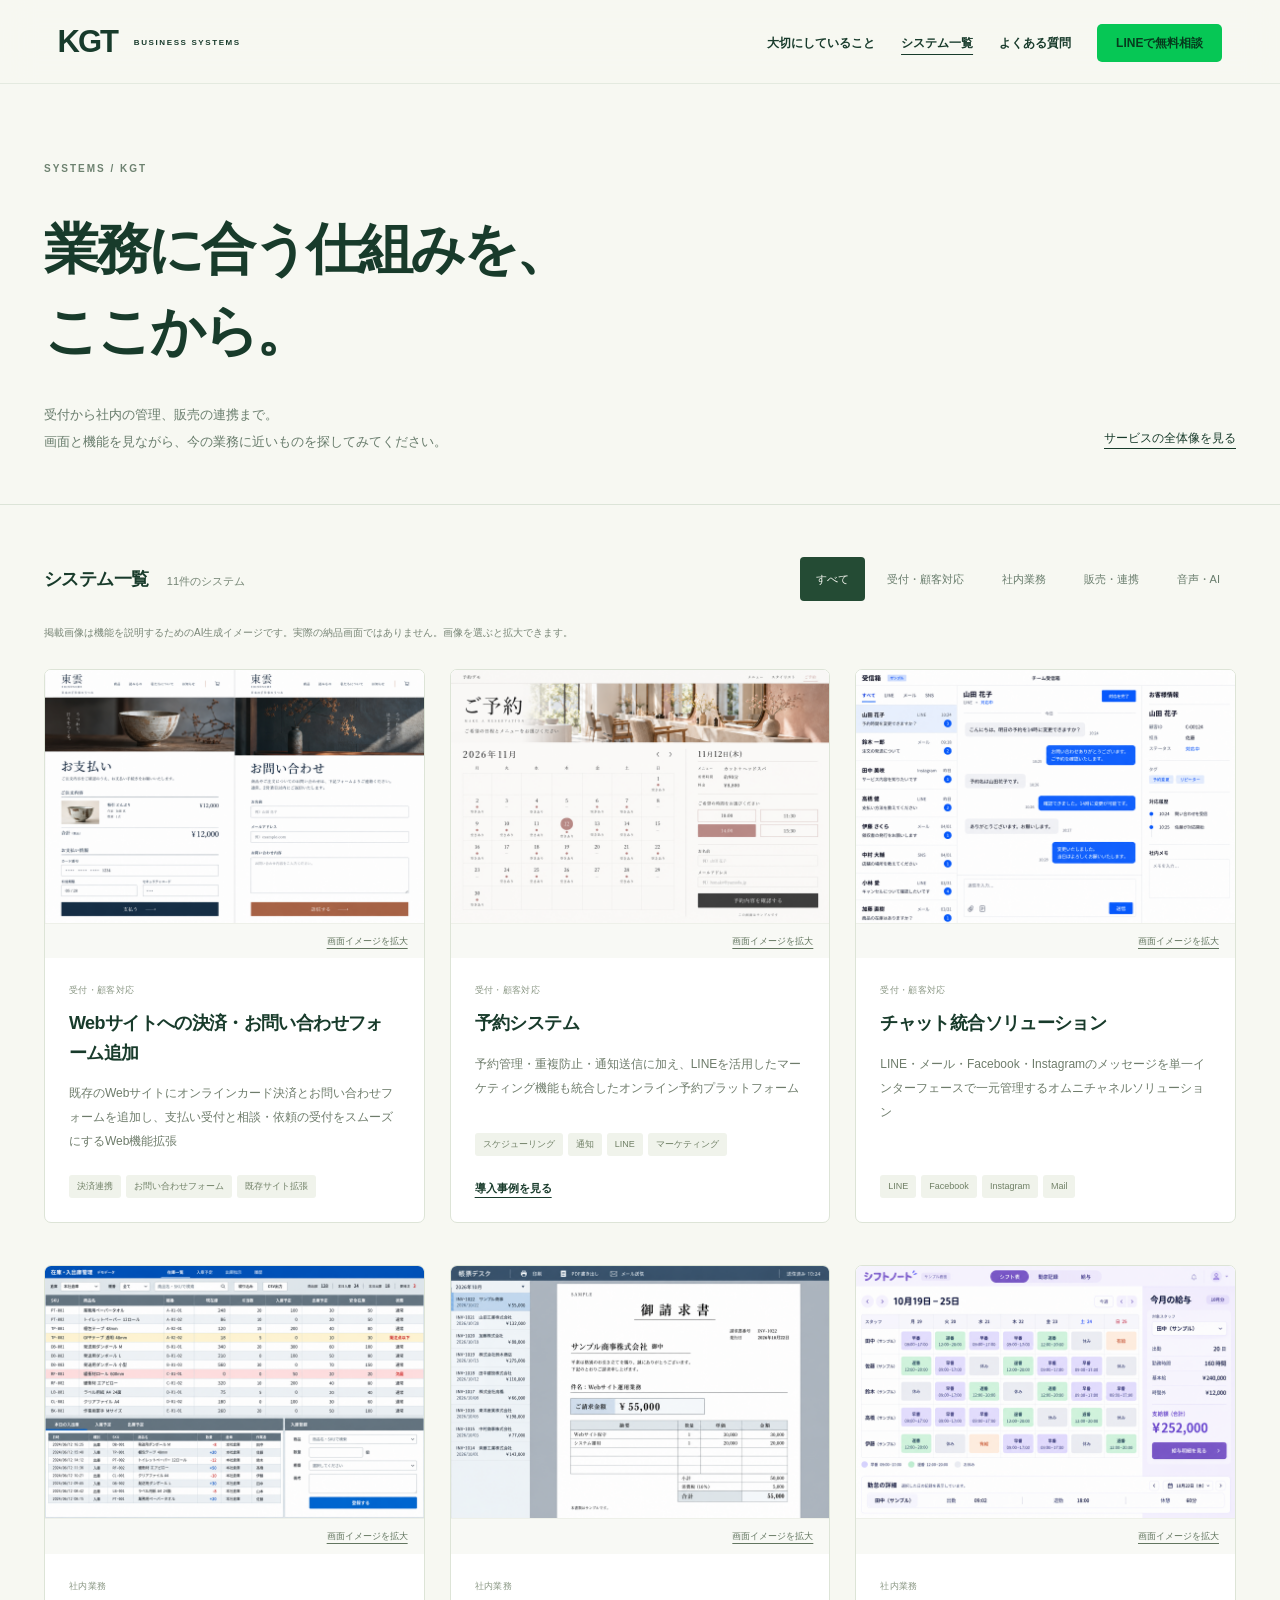
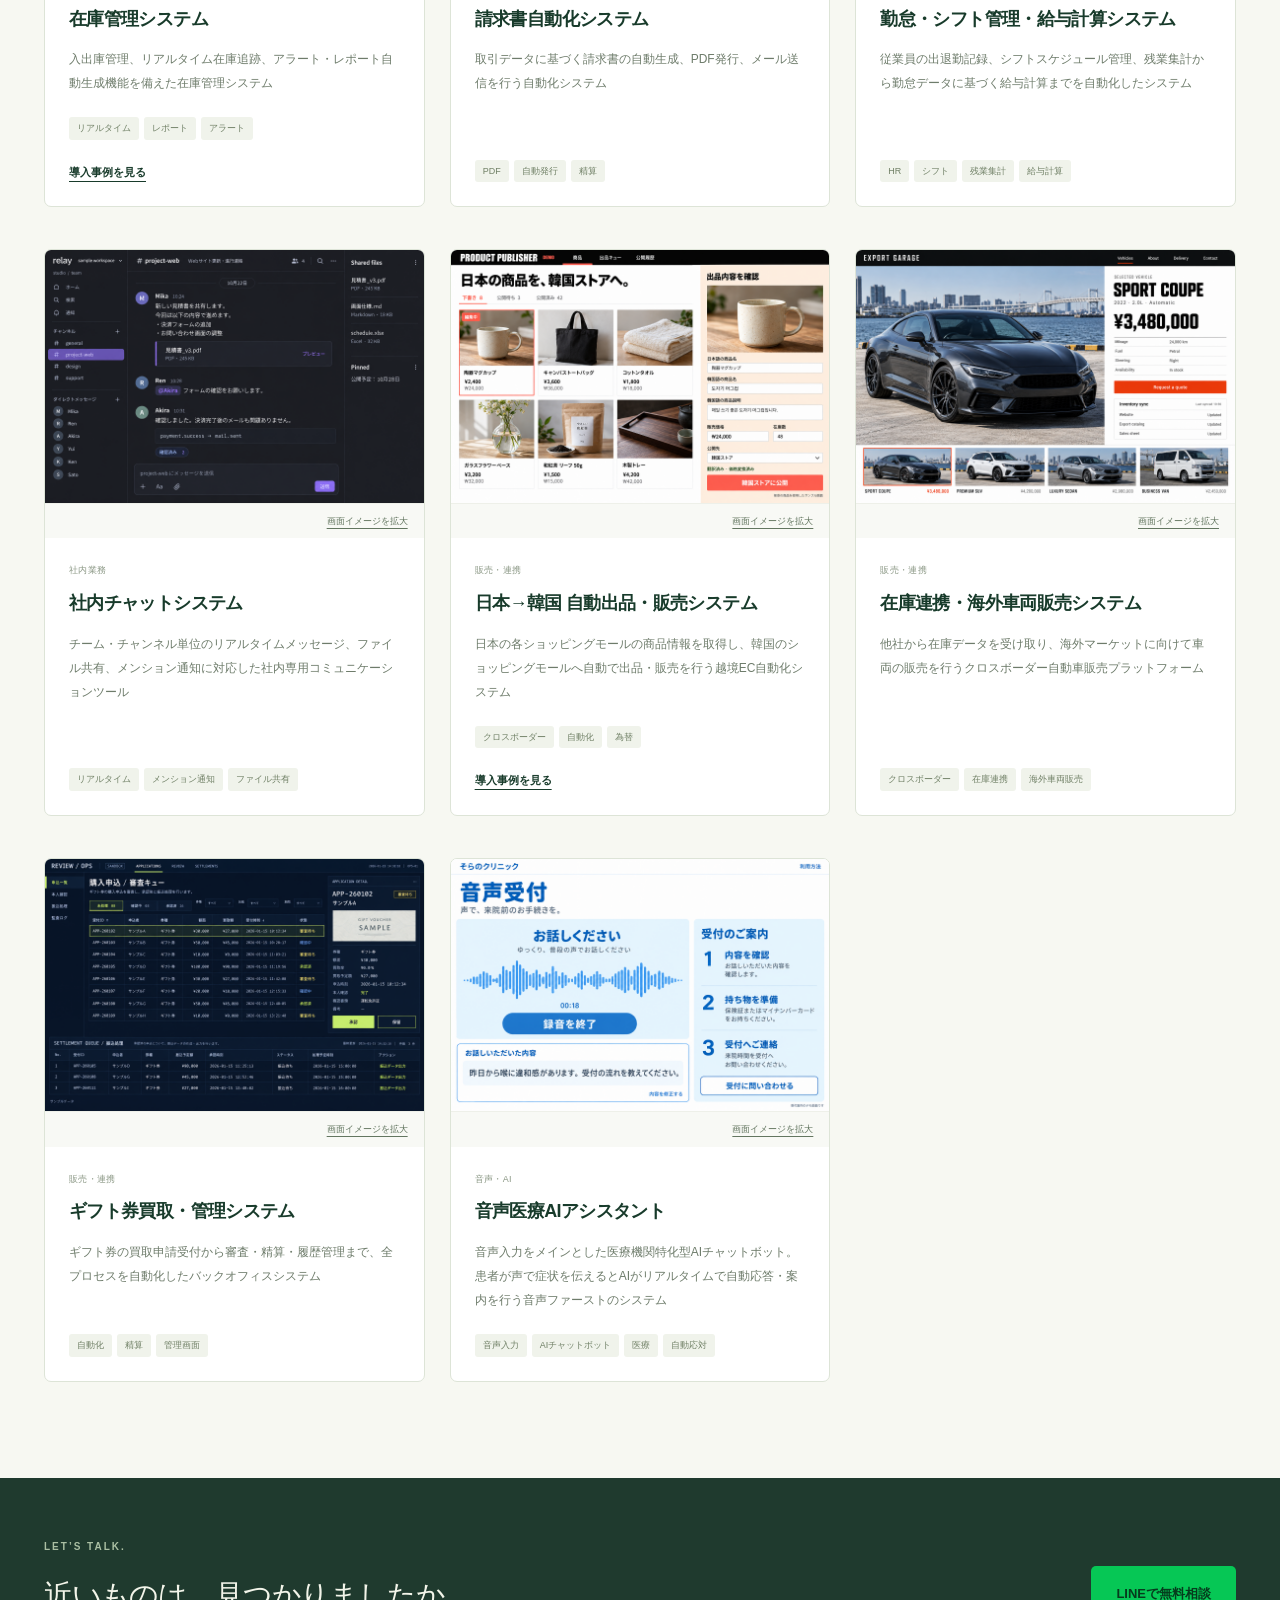
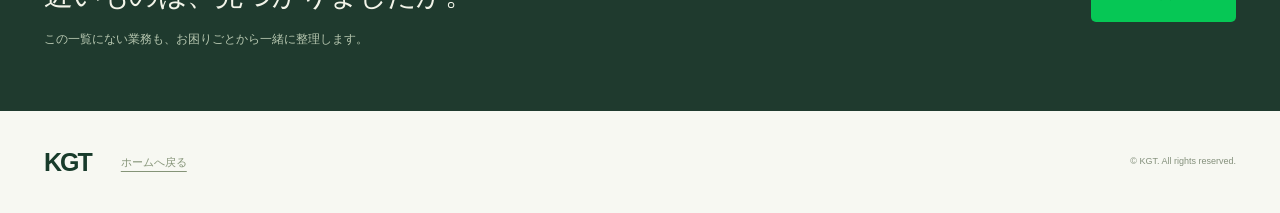
==== systems.html @ 022db5ba "Remodel service site with 3D hero and unified systems catalog Add distinct service visuals, security" ====
<!DOCTYPE html>
<html lang="ja">
<head>
  <meta charset="UTF-8">
  <meta name="viewport" content="width=device-width, initial-scale=1.0">
  <title>システム一覧｜業務に合う仕組みづくり｜KGT</title>
  <meta name="description" content="予約・在庫管理・請求書の自動化から外部サービス連携まで。KGTが手がける11のシステムを、画面イメージと機能の概要からご覧いただけます。">
  <meta name="robots" content="index, follow, max-image-preview:large">
  <link rel="canonical" href="https://www.gutae.dev/systems.html">
  <link rel="icon" href="/favicon.ico" sizes="any">
  <link rel="icon" type="image/png" sizes="32x32" href="/images/favicon-32.png">
  <link rel="apple-touch-icon" href="/images/apple-touch-icon.png">
  <meta property="og:type" content="website">
  <meta property="og:url" content="https://www.gutae.dev/systems.html">
  <meta property="og:title" content="システム一覧｜業務に合う仕組みづくり｜KGT">
  <meta property="og:description" content="予約・在庫管理・請求書の自動化など、11のシステムを画面イメージとともにご紹介します。">
  <meta property="og:image" content="https://www.gutae.dev/images/services/inventory-v2.png">
  <meta property="og:image:width" content="1536">
  <meta property="og:image:height" content="1024">
  <meta property="og:image:alt" content="在庫管理システムの説明用画面イメージ">
  <meta property="og:locale" content="ja_JP">
  <meta name="twitter:card" content="summary_large_image">
  <meta name="twitter:title" content="システム一覧｜KGT">
  <meta name="twitter:description" content="業務に合う仕組みを、画面イメージと機能から探す。">
  <meta name="twitter:image" content="https://www.gutae.dev/images/services/inventory-v2.png">
  <link rel="stylesheet" href="/service.css">
  <link rel="stylesheet" href="/mobile-contact.css">
  <link rel="stylesheet" href="/systems.css">
  <script src="/systems.js" defer></script>
</head>
<body class="catalog-page">
  <a class="catalog-skip" href="#catalog">システム一覧へ</a>
  <nav class="site-nav" aria-label="メインナビゲーション">
    <a class="logo" href="/" aria-label="KGT ホーム">KGT<span> BUSINESS SYSTEMS</span></a>
    <div class="nav-right">
      <ul>
        <li><a href="/#about">大切にしていること</a></li>
        <li><a href="/systems.html" aria-current="page">システム一覧</a></li>
        <li><a href="/#faq">よくある質問</a></li>
        <li><a href="https://lin.ee/QPi1J5m" target="_blank" rel="noopener">LINEで無料相談</a></li>
      </ul>
    </div>
  </nav>

  <main>
    <header class="catalog-hero">
      <div class="catalog-hero-inner">
        <p class="catalog-eyebrow">SYSTEMS / KGT</p>
        <h1>業務に合う仕組みを、<br>ここから。</h1>
        <div class="catalog-hero-bottom">
          <p>受付から社内の管理、販売の連携まで。<br>画面と機能を見ながら、今の業務に近いものを探してみてください。</p>
          <a class="text-link" href="/">サービスの全体像を見る</a>
        </div>
      </div>
    </header>

    <section class="catalog-section" id="catalog" aria-labelledby="catalogHeading">
      <div class="catalog-toolbar">
        <div class="catalog-summary">
          <h2 id="catalogHeading">システム一覧</h2>
          <span id="catalogCount" role="status" aria-live="polite">11件のシステム</span>
        </div>
        <div class="catalog-filters" role="group" aria-label="業務から絞り込む" hidden>
          <button type="button" data-filter="all" aria-pressed="true">すべて</button>
          <button type="button" data-filter="customer" aria-pressed="false">受付・顧客対応</button>
          <button type="button" data-filter="operations" aria-pressed="false">社内業務</button>
          <button type="button" data-filter="sales" aria-pressed="false">販売・連携</button>
          <button type="button" data-filter="voice" aria-pressed="false">音声・AI</button>
        </div>
      </div>
      <p class="catalog-disclosure">掲載画像は機能を説明するためのAI生成イメージです。実際の納品画面ではありません。画像を選ぶと拡大できます。</p>
      <div class="catalog-grid">
        <article class="card service-card" id="payment" data-category="customer"><button class="service-image" type="button" data-service="payment" aria-label="Webサイトに追加したカード決済とお問い合わせフォームの画面例を拡大"><img src="/images/services/payment-v2.png" alt="Webサイトに追加したカード決済とお問い合わせフォームの画面例" width="1536" height="1024" loading="lazy"><span>画面イメージを拡大</span></button>
          <div class="service-details"><p class="catalog-card-category">受付・顧客対応</p><h2 class="card-title">Webサイトへの決済・お問い合わせフォーム追加</h2><p class="card-desc">既存のWebサイトにオンラインカード決済とお問い合わせフォームを追加し、支払い受付と相談・依頼の受付をスムーズにするWeb機能拡張</p><div class="card-tags"><span class="tag">決済連携</span><span class="tag">お問い合わせフォーム</span><span class="tag">既存サイト拡張</span></div></div></article>
        <article class="card service-card" id="reservation" data-category="customer"><button class="service-image" type="button" data-service="reservation" aria-label="予約カレンダーと予約確認画面の例を拡大"><img src="/images/services/reservation-v2.png" alt="予約カレンダーと予約確認画面の例" width="1536" height="1024" loading="lazy"><span>画面イメージを拡大</span></button>
          <div class="service-details"><p class="catalog-card-category">受付・顧客対応</p><h2 class="card-title">予約システム</h2><p class="card-desc">予約管理・重複防止・通知送信に加え、LINEを活用したマーケティング機能も統合したオンライン予約プラットフォーム</p><div class="card-tags"><span class="tag">スケジューリング</span><span class="tag">通知</span><span class="tag">LINE</span><span class="tag">マーケティング</span></div><a class="case-link" href="/cases/line-reservation.html">導入事例を見る</a></div></article>
        <article class="card service-card" id="messages" data-category="customer"><button class="service-image" type="button" data-service="messages" aria-label="複数チャネルの受信箱と顧客との会話画面例を拡大"><img src="/images/services/messages-v2.png" alt="複数チャネルの受信箱と顧客との会話画面例" width="1536" height="1024" loading="lazy"><span>画面イメージを拡大</span></button>
          <div class="service-details"><p class="catalog-card-category">受付・顧客対応</p><h2 class="card-title">チャット統合ソリューション</h2><p class="card-desc">LINE・メール・Facebook・Instagramのメッセージを単一インターフェースで一元管理するオムニチャネルソリューション</p><div class="card-tags"><span class="tag">LINE</span><span class="tag">Facebook</span><span class="tag">Instagram</span><span class="tag">Mail</span></div></div></article>
        <article class="card service-card" id="inventory" data-category="operations"><button class="service-image" type="button" data-service="inventory" aria-label="在庫一覧・入出庫記録・在庫アラートの画面例を拡大"><img src="/images/services/inventory-v2.png" alt="在庫一覧・入出庫記録・在庫アラートの画面例" width="1536" height="1024" loading="lazy"><span>画面イメージを拡大</span></button>
          <div class="service-details"><p class="catalog-card-category">社内業務</p><h2 class="card-title">在庫管理システム</h2><p class="card-desc">入出庫管理、リアルタイム在庫追跡、アラート・レポート自動生成機能を備えた在庫管理システム</p><div class="card-tags"><span class="tag">リアルタイム</span><span class="tag">レポート</span><span class="tag">アラート</span></div><a class="case-link" href="/cases/inventory-management.html">導入事例を見る</a></div></article>
        <article class="card service-card" id="invoice" data-category="operations"><button class="service-image" type="button" data-service="invoice" aria-label="請求書のPDFプレビューとメール送信管理の画面例を拡大"><img src="/images/services/invoice-v2.png" alt="請求書のPDFプレビューとメール送信管理の画面例" width="1536" height="1024" loading="lazy"><span>画面イメージを拡大</span></button>
          <div class="service-details"><p class="catalog-card-category">社内業務</p><h2 class="card-title">請求書自動化システム</h2><p class="card-desc">取引データに基づく請求書の自動生成、PDF発行、メール送信を行う自動化システム</p><div class="card-tags"><span class="tag">PDF</span><span class="tag">自動発行</span><span class="tag">精算</span></div></div></article>
        <article class="card service-card" id="attendance" data-category="operations"><button class="service-image" type="button" data-service="attendance" aria-label="勤怠・シフト表と給与計算の画面例を拡大"><img src="/images/services/attendance-v2.png" alt="勤怠・シフト表と給与計算の画面例" width="1536" height="1024" loading="lazy"><span>画面イメージを拡大</span></button>
          <div class="service-details"><p class="catalog-card-category">社内業務</p><h2 class="card-title">勤怠・シフト管理・給与計算システム</h2><p class="card-desc">従業員の出退勤記録、シフトスケジュール管理、残業集計から勤怠データに基づく給与計算までを自動化したシステム</p><div class="card-tags"><span class="tag">HR</span><span class="tag">シフト</span><span class="tag">残業集計</span><span class="tag">給与計算</span></div></div></article>
        <article class="card service-card" id="team" data-category="operations"><button class="service-image" type="button" data-service="team" aria-label="チームのチャット・チャンネル・ファイル共有画面例を拡大"><img src="/images/services/team-v2.png" alt="チームのチャット・チャンネル・ファイル共有画面例" width="1536" height="1024" loading="lazy"><span>画面イメージを拡大</span></button>
          <div class="service-details"><p class="catalog-card-category">社内業務</p><h2 class="card-title">社内チャットシステム</h2><p class="card-desc">チーム・チャンネル単位のリアルタイムメッセージ、ファイル共有、メンション通知に対応した社内専用コミュニケーションツール</p><div class="card-tags"><span class="tag">リアルタイム</span><span class="tag">メンション通知</span><span class="tag">ファイル共有</span></div></div></article>
        <article class="card service-card" id="commerce" data-category="sales"><button class="service-image" type="button" data-service="commerce" aria-label="日本の商品情報と韓国向け自動出品の管理画面例を拡大"><img src="/images/services/commerce-v2.png" alt="日本の商品情報と韓国向け自動出品の管理画面例" width="1536" height="1024" loading="lazy"><span>画面イメージを拡大</span></button>
          <div class="service-details"><p class="catalog-card-category">販売・連携</p><h2 class="card-title">日本→韓国 自動出品・販売システム</h2><p class="card-desc">日本の各ショッピングモールの商品情報を取得し、韓国のショッピングモールへ自動で出品・販売を行う越境EC自動化システム</p><div class="card-tags"><span class="tag">クロスボーダー</span><span class="tag">自動化</span><span class="tag">為替</span></div><a class="case-link" href="/cases/cross-border-ecommerce.html">導入事例を見る</a></div></article>
        <article class="card service-card" id="vehicles" data-category="sales"><button class="service-image" type="button" data-service="vehicles" aria-label="車両一覧と在庫同期・海外販売の画面例を拡大"><img src="/images/services/vehicles-v2.png" alt="車両一覧と在庫同期・海外販売の画面例" width="1536" height="1024" loading="lazy"><span>画面イメージを拡大</span></button>
          <div class="service-details"><p class="catalog-card-category">販売・連携</p><h2 class="card-title">在庫連携・海外車両販売システム</h2><p class="card-desc">他社から在庫データを受け取り、海外マーケットに向けて車両の販売を行うクロスボーダー自動車販売プラットフォーム</p><div class="card-tags"><span class="tag">クロスボーダー</span><span class="tag">在庫連携</span><span class="tag">海外車両販売</span></div></div></article>
        <article class="card service-card" id="voucher" data-category="sales"><button class="service-image" type="button" data-service="voucher" aria-label="ギフト券の申請審査と精算管理の画面例を拡大"><img src="/images/services/voucher-v2.png" alt="ギフト券の申請審査と精算管理の画面例" width="1536" height="1024" loading="lazy"><span>画面イメージを拡大</span></button>
          <div class="service-details"><p class="catalog-card-category">販売・連携</p><h2 class="card-title">ギフト券買取・管理システム</h2><p class="card-desc">ギフト券の買取申請受付から審査・精算・履歴管理まで、全プロセスを自動化したバックオフィスシステム</p><div class="card-tags"><span class="tag">自動化</span><span class="tag">精算</span><span class="tag">管理画面</span></div></div></article>
        <article class="card service-card" id="voice" data-category="voice"><button class="service-image" type="button" data-service="voice" aria-label="音声入力・文字起こし・受付案内の画面例を拡大"><img src="/images/services/voice-v2.png" alt="音声入力・文字起こし・受付案内の画面例" width="1536" height="1024" loading="lazy"><span>画面イメージを拡大</span></button>
          <div class="service-details"><p class="catalog-card-category">音声・AI</p><h2 class="card-title">音声医療AIアシスタント</h2><p class="card-desc">音声入力をメインとした医療機関特化型AIチャットボット。患者が声で症状を伝えるとAIがリアルタイムで自動応答・案内を行う音声ファーストのシステム</p><div class="card-tags"><span class="tag">音声入力</span><span class="tag">AIチャットボット</span><span class="tag">医療</span><span class="tag">自動応対</span></div></div></article>
      </div>
    </section>

    <section class="catalog-contact" aria-labelledby="catalogContactTitle">
      <div class="catalog-contact-inner">
        <div>
          <p class="catalog-eyebrow">LET’S TALK.</p>
          <h2 id="catalogContactTitle">近いものは、見つかりましたか。</h2>
          <p>この一覧にない業務も、お困りごとから一緒に整理します。</p>
        </div>
        <a class="button" href="https://lin.ee/QPi1J5m" target="_blank" rel="noopener">LINEで無料相談</a>
      </div>
    </section>
  </main>

  <footer class="catalog-footer">
    <a class="logo" href="/" aria-label="KGT ホーム">KGT</a>
    <a href="/">ホームへ戻る</a>
    <p>© KGT. All rights reserved.</p>
  </footer>

  <dialog id="imagePreview" aria-labelledby="imagePreviewTitle" aria-describedby="imagePreviewNote">
    <div class="image-preview-top">
      <h2 id="imagePreviewTitle">画面イメージ</h2>
      <button type="button" id="imagePreviewClose">閉じる</button>
    </div>
    <div class="image-preview-canvas"><img id="imagePreviewImage" alt="" width="1536" height="1024"></div>
    <p id="imagePreviewNote">機能を説明するためのAI生成イメージです。実際の納品画面ではありません。</p>
    <a id="imagePreviewOriginal" href="/images/services/inventory-v2.png" target="_blank" rel="noopener">元のサイズで開く</a>
  </dialog>

  <aside class="mobile-line-cta" aria-label="LINE相談">
    <a href="https://lin.ee/QPi1J5m" target="_blank" rel="noopener"><span>LINEで無料相談</span></a>
  </aside>
</body>
</html>
---- service.css ----
:root {
  --bg:#f7f8f2; --paper:#fff; --ink:#183b2b; --muted:#6a7b6f;
  --line:#dce4d8; --sage:#e7eee1; --green:#265d40; --line-green:#06c755;
  --ease:cubic-bezier(.22,1,.36,1);
}
*,*::before,*::after{box-sizing:border-box;margin:0;padding:0}
html{scroll-behavior:smooth;scroll-padding-top:110px}
body{background:var(--bg);color:var(--ink);font-family:-apple-system,BlinkMacSystemFont,'Hiragino Sans','Noto Sans JP',sans-serif;line-height:1.85;-webkit-font-smoothing:antialiased}
a{color:inherit}button{font:inherit;cursor:pointer}button,a{-webkit-tap-highlight-color:transparent}button:focus-visible,a:focus-visible{outline:3px solid #b47c48;outline-offset:5px}img{max-width:100%}button{color:inherit}.divider{display:none}
.site-nav{height:84px;display:flex;align-items:center;justify-content:space-between;gap:24px;padding:0 max(4.5vw,24px);position:sticky;top:0;z-index:20;background:#f7f8f2ed;backdrop-filter:blur(16px);border-bottom:1px solid #dce4d8aa}
.logo{text-decoration:none;font-size:31px;font-weight:850;letter-spacing:-2px;white-space:nowrap}.logo span{font-size:8px;letter-spacing:1.6px;font-weight:600;vertical-align:middle;margin-left:13px}.nav-right,.site-nav ul{display:flex;align-items:center;gap:26px}.site-nav ul{list-style:none}.site-nav ul a{font-size:12px;font-weight:600;text-decoration:none}.site-nav ul a:hover{color:#5d8c65}.site-nav ul li:last-child a{background:var(--line-green);color:#063b1d;padding:12px 19px;border-radius:5px}.site-nav ul li:last-child a:hover{background:#05b24c}
section{max-width:1240px;padding:90px 44px;margin:auto}.section-tag{font-size:10px;letter-spacing:2px;font-weight:650;color:#6b8866;margin-bottom:19px}.section-title{font-size:clamp(27px,3.1vw,43px);line-height:1.6;letter-spacing:-.045em;font-weight:700;text-wrap:balance}.section-desc{font-size:13px;line-height:2.1;color:var(--muted);margin-top:20px}.text-link{font-size:12px;text-underline-offset:6px;text-decoration-thickness:1px}.button,.contact-btn{display:inline-flex;align-items:center;justify-content:center;text-decoration:none;border-radius:5px;font-size:13px;font-weight:750;padding:16px 25px;background:var(--line-green);color:#063b1d;transition:background .2s,transform .2s,box-shadow .2s}.button:hover,.contact-btn:hover{background:#05b24c;transform:translateY(-2px);box-shadow:0 8px 24px #06c75522}
/* The opening scene: copy, workspace and a purposeful change of view. */
.hero{max-width:none;padding:0;position:relative;overflow:hidden;background:radial-gradient(ellipse at 77% 45%,#e7eddf 0%,transparent 58%)}.hero-inner{max-width:1430px;margin:auto;padding:75px 5.5% 65px;display:grid;grid-template-columns:.9fr 1.15fr;gap:58px;align-items:center}.hero-copy{position:relative;z-index:2}.hero-eyebrow{font-size:9px;letter-spacing:2.1px;color:#7b9275;margin-bottom:24px}.hero-badge{font-size:10px;letter-spacing:.03em;margin-bottom:20px;color:#587359}.hero h1{font-size:clamp(38px,4.45vw,66px);line-height:1.4;font-weight:750;letter-spacing:-.065em;margin-bottom:28px}.hero h1 span{color:#4e7b50;position:relative}.hero-title-break{display:block}.hero-description{font-size:13px;line-height:2.2;color:#677b69}.hero-actions{display:flex;gap:26px;align-items:center;margin-top:30px}.hero-assurance{font-size:9px;color:#7b8d7c;margin-top:15px}.hero-product{min-width:0;padding-top:25px}.hero-stage{position:relative;padding:22px 24px 24px;background:#e1e9d8;border:1px solid #d3dfc9;border-radius:15px;box-shadow:0 28px 70px #2345310a;isolation:isolate}.hero-stage::before{content:'';position:absolute;inset:0;border-radius:inherit;z-index:-1;background-image:linear-gradient(#829c7110 1px,transparent 1px),linear-gradient(90deg,#829c7110 1px,transparent 1px);background-size:30px 30px}.stage-label{display:flex;justify-content:space-between;font-size:8px;letter-spacing:1.4px;color:#688060;margin-bottom:19px}.stage-version{font-variant-numeric:tabular-nums}.hero-frame{border:6px solid #fff;border-radius:8px;overflow:hidden;background:#fff;box-shadow:0 18px 34px #28482b20;transform:translate3d(var(--pointer-x,0px),var(--pointer-y,0px),0) rotate(-1.8deg);transition:transform .65s var(--ease)}.hero-frame img{width:100%;display:block;aspect-ratio:1.5;object-fit:contain;transition:opacity .2s,filter .2s}.hero-stage.is-changing .hero-frame img{opacity:.28;filter:blur(2px)}.hero-note{background:#fffef8;border:1px solid #e4e5d7;box-shadow:0 8px 28px #28482b10;position:relative;width:75%;padding:16px 20px;margin:-18px 0 0 -42px;z-index:2;transform:rotate(1.5deg)}.hero-note-kicker{display:block;font-size:7px;letter-spacing:1.6px;color:#88947b;margin-bottom:6px}.hero-note strong{font-size:13px;font-weight:650;white-space:nowrap}.note-track{height:2px;background:#e4e9dc;margin-top:12px;overflow:hidden}.note-track i{display:block;width:80%;height:100%;background:#7e9e6e;transform-origin:left;transform:scaleX(1)}.stage-caption{display:flex;justify-content:space-between;gap:15px;font-size:9px;color:#6d8165;margin-top:20px}.stage-caption>span:last-child{font-size:8px;opacity:.8}.hero-tabs{display:flex;gap:6px;margin-top:24px;justify-content:center;flex-wrap:wrap}.hero-tab{font-size:10px;padding:9px 14px;background:transparent;border:1px solid transparent;border-radius:30px;color:#70836a;transition:all .2s}.hero-tab:hover{border-color:#b9c7af}.hero-tab.active{background:#28563b;color:#fff;box-shadow:0 5px 15px #28563b12}.hero-switch-hint{font-size:9px;color:#7f8f77;text-align:center;margin-top:10px}.hero-bottom{display:flex;align-items:center;justify-content:space-between;max-width:1272px;margin:auto;padding:0 30px 28px}.hero-bottom-word{font-size:8px;letter-spacing:2px;color:#94a38b}.scroll-cue{display:flex;align-items:center;gap:14px;text-decoration:none;font-size:8px;letter-spacing:1.7px;color:#6b8064}.scroll-cue span{position:relative;display:block;width:60px;height:1px;background:#c3cebb;overflow:hidden}.scroll-cue span:after{content:'';display:block;width:40%;height:1px;background:#5d8357;animation:scrollLine 3s var(--ease) infinite}.trust-strip{display:flex;justify-content:center;gap:45px;align-items:center;padding:26px 5%;border-block:1px solid var(--line);font-size:10px;background:#f0f3e9}.trust-strip>span{color:#819078}.trust-strip strong{font-weight:600}
/* A change in rhythm shows the problem and the direction of improvement. */
.connection-section{display:grid;grid-template-columns:.9fr 1.1fr;gap:80px;padding-top:110px;padding-bottom:110px;align-items:center}.connection-copy .section-title{font-size:clamp(26px,3vw,39px)}.connection-copy .text-link{display:inline-block;margin-top:25px}.connection-demo{position:relative;display:grid;grid-template-columns:1fr 1fr;gap:16px;padding-bottom:35px}.connection-side{border:1px solid var(--line);border-radius:8px;padding:25px 22px}.connection-label{font-size:9px;letter-spacing:1.8px}.connection-side>p{font-size:11px;margin:16px 0 20px;min-height:42px;line-height:1.8}.connection-side>div{padding:12px 0;border-top:1px solid #b6c5aa55;font-size:11px}.before{background:#f0f1e9;color:#8f9888}.after{background:#244b34;color:#edf2df;box-shadow:0 16px 35px #244b3412}.after .connection-label{color:#b9d1a5}.after>div{border-color:#b6c5aa33}.connection-line{position:absolute;height:2px;left:15px;right:15px;bottom:27px;background:#a3b88c;transform-origin:left;transition:transform 1.3s var(--ease) .25s}.demo-footnote{position:absolute;bottom:0;left:0;font-size:8px;color:#8a9780}
/* Four service stories, each with a lead scene and related capabilities. */
.solutions{max-width:1320px;padding-top:20px}.solutions-intro{display:flex;gap:60px;align-items:flex-end;justify-content:space-between;margin-bottom:35px}.solutions-intro .section-desc{max-width:420px;padding-bottom:4px}.solutions-intro .section-title{font-size:clamp(28px,3vw,42px)}.chapter-nav{display:grid;grid-template-columns:repeat(4,1fr);gap:20px;padding:0;margin:0 0 75px;position:static;border:0;background:none;height:auto}.chapter-nav a{display:flex;align-items:center;gap:12px;padding:18px 0;border-block:1px solid var(--line);text-decoration:none;font-size:11px;color:#61775b}.chapter-nav a>span:first-child{font-size:9px;letter-spacing:1px;color:#8e9d84}.chapter-nav a:hover{border-bottom-color:#426c3c;color:var(--ink)}.story-chapter{padding:0 0 90px;margin-bottom:20px;max-width:none}.chapter-heading{display:grid;grid-template-columns:180px 1fr;gap:30px;align-items:start;margin-bottom:30px}.chapter-index{display:flex;flex-direction:column;gap:9px;padding-top:8px}.chapter-index>span:first-child{font-size:52px;line-height:1.1;letter-spacing:-3px;color:#c1cdb5;transition:color .65s}.chapter-index>span:last-child{font-size:8px;letter-spacing:1.5px;color:#8b9a80}.story-chapter.is-active .chapter-index>span:first-child{color:#6d8d59}.chapter-heading h2{font-size:clamp(27px,3vw,38px);line-height:1.55;letter-spacing:-.045em}.chapter-heading p{font-size:12px;color:var(--muted);margin-top:15px;line-height:2}.service-card{border:1px solid var(--line);border-radius:12px;background:#fff;overflow:hidden}.service-image{width:100%;display:block;border:0;background:#eef2e9;padding:0;text-align:left;overflow:hidden}.service-image img{width:100%;height:auto;aspect-ratio:1.5;object-fit:contain;display:block;transition:transform .8s var(--ease)}.service-image:hover img{transform:scale(1.035)}.service-image>span{display:block;padding:9px 16px;font-size:9px;background:#f1f4ec;color:#5c7a51;text-align:right;text-decoration:underline;text-underline-offset:4px}.featured{display:grid;grid-template-columns:1.4fr 1fr;align-items:stretch}.service-details{padding:28px}.featured .service-details{display:flex;flex-direction:column;justify-content:center;padding:40px}.card-title{font-size:17px;line-height:1.7;font-weight:700;letter-spacing:-.02em;margin-bottom:14px}.featured .card-title{font-size:25px;line-height:1.6;letter-spacing:-.04em}.card-desc{font-size:12px;line-height:2;color:var(--muted)}.card-tags{display:flex;flex-wrap:wrap;gap:6px;margin-top:22px}.tag{display:inline-block;font-size:9px;padding:3px 8px;background:#eef3e8;border-radius:3px;color:#647b59}.case-link{display:inline-block;margin-top:25px;font-size:11px;font-weight:650;text-underline-offset:5px}.chapter-supports{display:grid;grid-template-columns:repeat(2,1fr);gap:24px;margin-top:24px}.chapter-2{padding:38px;margin-inline:-18px;background:#eaf0e3;border-radius:15px;margin-bottom:90px}.chapter-2 .featured{grid-template-columns:1fr 1.4fr}.chapter-2 .featured .service-image{order:2}.chapter-2 .chapter-supports{grid-template-columns:repeat(3,1fr);gap:18px}.chapter-2 .supporting .service-details{padding:23px}.chapter-2 .supporting .card-title{font-size:14px}.chapter-2 .supporting .card-desc{font-size:11px}.chapter-4{padding-bottom:25px}.chapter-4 .featured{background:#244b34;color:#f2f5e9;border-color:#244b34;grid-template-columns:1.5fr 1fr}.chapter-4 .featured .card-desc{color:#c1d0b5}.chapter-4 .tag{background:#ffffff10;color:#d4e0c7}.screen-disclosure{text-align:center;font-size:9px;color:#8b9b80;margin-top:15px;line-height:1.9}
/* A single partner and a deliberately paced process. */
.process-section{max-width:none;padding:85px max(5.5vw,30px);background:#e8eee0;display:grid;grid-template-columns:1fr 1fr;gap:100px}.process-heading{max-width:480px;justify-self:end}.process-heading .text-link{display:inline-block;margin-top:30px}.process-list{max-width:480px}.process-step{display:flex;gap:24px;position:relative;padding:0 0 40px 26px;border-left:1px solid #bfceb2}.process-step:last-child{padding-bottom:0}.process-step:before{content:'';position:absolute;left:-1px;top:0;width:2px;height:0;background:#5d7b4f;transition:height 1s var(--ease)}.process-step.is-active:before{height:100%}.process-number{font-size:12px;color:#95a389;transition:color .5s}.process-step.is-active .process-number{color:#38602f}.process-step h3{font-size:18px;margin-bottom:12px;letter-spacing:-.03em}.process-step p{font-size:12px;color:var(--muted);line-height:2}#about{padding-top:90px;padding-bottom:65px}.about-grid{display:grid;grid-template-columns:1fr 1.6fr;gap:95px}.about-name{font-size:54px;line-height:1.1;letter-spacing:-4px;font-weight:800;margin-bottom:15px}.about-role,.about-location{font-size:10px;color:var(--muted);margin-top:5px}.about-bio,.highlight-text{font-size:12px;line-height:2;color:var(--muted)}.highlight{margin-top:15px;padding-top:15px;border-top:1px solid var(--line)}.highlight strong{color:#47613d}#faq{display:grid;grid-template-columns:1fr 1.6fr;gap:95px;padding-top:45px}.faq-list{border-top:1px solid var(--line)}.faq-item{border-bottom:1px solid var(--line)}.faq-q{display:flex;align-items:center;justify-content:space-between;text-align:left;gap:25px;width:100%;border:0;background:transparent;padding:22px 0;font-size:12px;font-weight:650;line-height:1.9}.faq-q:after{content:'開く';font-size:9px;font-weight:400;white-space:nowrap;color:#8d9d81}.faq-item.open .faq-q:after{content:'閉じる'}.faq-a-wrap{max-height:0;overflow:hidden;transition:max-height .35s var(--ease)}.faq-a{font-size:12px;color:var(--muted);padding:0 25px 25px 0;line-height:2}
#contact{position:relative;overflow:hidden;max-width:none;text-align:center;background:#214b34;padding:95px 25px;color:#f4f5e8}#contact:before{content:'LET’S MAKE WORK FLOW.';position:absolute;bottom:-10px;left:0;right:0;text-align:center;font-size:clamp(40px,8.3vw,135px);font-weight:800;letter-spacing:-.055em;line-height:1;white-space:nowrap;opacity:.035;pointer-events:none}.contact-wrap{position:relative;z-index:1}#contact .section-tag{color:#adc59b}.contact-title{font-size:clamp(28px,3.5vw,46px);line-height:1.6;letter-spacing:-.045em;text-wrap:balance;margin-bottom:18px}.contact-desc{font-size:13px;color:#c4d3b8;line-height:2.1}.contact-actions{margin-top:30px}.contact-btn{padding:16px 35px}footer{padding:27px;text-align:center;font-size:10px;color:#859478;border-top:1px solid var(--line)}#progress{position:fixed;top:0;height:2px;background:#749967;z-index:40;pointer-events:none}
/* Full-size examples remain available from every service. */
#imagePreview{width:min(1120px,94vw);max-height:94vh;padding:22px;border:1px solid var(--line);border-radius:12px;background:var(--bg);color:var(--ink);margin:auto;box-shadow:0 25px 90px #0005}#imagePreview::backdrop{background:#12291ee0}.image-preview-top{display:flex;align-items:center;justify-content:space-between;gap:20px;margin-bottom:16px}.image-preview-top h2{font-size:16px;line-height:1.5}.image-preview-top button{background:white;border:1px solid var(--line);border-radius:5px;padding:7px 15px;white-space:nowrap;font-size:12px}.image-preview-canvas{overflow:auto;max-height:70vh}#imagePreviewImage{display:block;width:100%;height:auto;max-height:73vh;object-fit:contain;background:white}#imagePreview p{font-size:10px;color:var(--muted);margin-top:12px}#imagePreviewOriginal{display:inline-block;font-size:12px;margin-top:12px;text-underline-offset:4px}
/* Motion enhances the page; unenhanced content stays visible. */
.motion-ready [data-reveal]{transition:opacity .85s var(--ease),transform 1s var(--ease),clip-path 1s var(--ease);transition-delay:var(--reveal-delay,0ms)}
.motion-ready [data-reveal]:not(.is-visible){opacity:0;transform:translate3d(0,28px,0)}
.motion-ready [data-reveal=left]:not(.is-visible){transform:translate3d(-32px,0,0)}
.motion-ready [data-reveal=right]:not(.is-visible){transform:translate3d(32px,0,0)}
.motion-ready [data-reveal=scale]:not(.is-visible){transform:translate3d(0,20px,0) scale(.975);clip-path:inset(0 1% 5% 1% round 12px)}
.motion-ready .connection-demo:not(.is-visible) .connection-line{transform:scaleX(0)}
.hero-ready .hero-copy>*{animation:heroIn 1s var(--ease) both}.hero-ready .hero-eyebrow{animation-delay:.04s}.hero-ready .hero-badge{animation-delay:.12s}.hero-ready .hero-copy h1{animation-delay:.2s}.hero-ready .hero-description{animation-delay:.32s}.hero-ready .hero-actions{animation-delay:.42s}.hero-ready .hero-assurance{animation-delay:.5s}.hero-ready .hero-product{animation:stageIn 1.35s .22s var(--ease) both}.hero-ready .note-track i{animation:lineFill 1.5s .7s var(--ease) both}.hero-ready .hero-bottom{animation:heroIn 1s .65s var(--ease) both}
@keyframes heroIn{from{opacity:0;transform:translateY(22px)}to{opacity:1;transform:translateY(0)}}
@keyframes stageIn{from{opacity:0;transform:translateY(34px) scale(.975)}to{opacity:1;transform:translateY(0) scale(1)}}
@keyframes lineFill{from{transform:scaleX(0)}to{transform:scaleX(1)}}
@keyframes scrollLine{0%{transform:translateX(-110%)}60%,100%{transform:translateX(350%)}}
@media(min-width:1600px){.hero-inner{padding-block:100px}.hero h1{font-size:68px}}
@media(max-width:1100px){.logo span{display:none}.hero-inner{gap:35px;padding:65px 4.5% 55px}.hero h1{font-size:46px}.hero-eyebrow{font-size:8px;letter-spacing:1.4px}.hero-actions{gap:18px}.hero .button{padding:14px 20px;font-size:12px}.hero-assurance{font-size:8px}.hero-note{margin-left:-30px;width:85%}.hero-note strong{font-size:11px}.hero-tab{padding:8px 10px;font-size:9px}.connection-section{gap:40px}.connection-side{padding:20px 17px}.chapter-heading{grid-template-columns:140px 1fr}.featured .service-details{padding:30px}.featured .card-title{font-size:21px}.trust-strip{gap:25px;font-size:9px}.process-section{gap:60px}.chapter-2 .chapter-supports{gap:14px}.chapter-2 .supporting .service-details{padding:18px}.about-grid,#faq{gap:60px}}
@media(max-width:800px){.site-nav{height:74px;padding:0 24px}.site-nav ul,.nav-right{gap:18px}.site-nav ul a{font-size:10px}.site-nav ul li:first-child{display:none}.hero-inner{grid-template-columns:1fr 1.1fr;gap:25px}.hero h1{font-size:37px}.hero-description{font-size:11px}.hero-eyebrow{font-size:7px}.hero-badge{font-size:9px}.hero-actions{gap:15px;flex-wrap:wrap}.hero-stage{padding:16px}.hero-note{padding:12px 15px;margin-left:-25px}.hero-note strong{font-size:10px}.stage-label{font-size:6px}.stage-caption>span:last-child{display:none}.hero-switch-hint{font-size:8px}.hero-tab{padding:7px 9px}.trust-strip{display:grid;grid-template-columns:repeat(3,1fr);text-align:center;gap:12px}.trust-strip>span{grid-column:1/-1}.connection-section{grid-template-columns:1fr;gap:35px}.connection-demo{max-width:600px}.solutions-intro{gap:35px}.solutions-intro .section-desc{font-size:11px}.chapter-nav{gap:15px}.chapter-nav a{font-size:10px;gap:8px}.chapter-heading{grid-template-columns:100px 1fr;gap:20px}.chapter-heading h2{font-size:30px}.featured .service-details{padding:24px}.featured .card-title{font-size:19px}.featured .card-desc{font-size:11px}.chapter-2{padding:28px;margin-inline:-12px}.chapter-2 .chapter-supports{grid-template-columns:1fr}.chapter-2 .supporting{display:grid;grid-template-columns:1fr 1fr;align-items:center}.chapter-2 .supporting .service-image>span{font-size:8px}.chapter-2 .supporting .service-details{padding:20px}.chapter-2 .supporting .card-title{font-size:15px}.process-section{gap:45px}.process-step h3{font-size:16px}.process-step{gap:17px;padding-left:20px}.about-grid,#faq{gap:40px}}
@media(max-width:600px){html{scroll-padding-top:88px}.site-nav{height:70px;padding:0 21px;gap:12px}.logo{font-size:27px}.nav-right,.site-nav ul{gap:13px}.site-nav ul li:nth-child(3){display:none}.site-nav ul li:last-child a{padding:9px 10px;font-size:9px}.hero-inner{display:flex;flex-direction:column;align-items:stretch;padding:42px 24px 35px;gap:32px}.hero-eyebrow{font-size:8px;margin-bottom:19px}.hero-badge{font-size:9px;margin-bottom:18px}.hero h1{font-size:clamp(35px,10vw,48px);line-height:1.45;margin-bottom:22px;letter-spacing:-.06em}.hero-title-break{display:none}.hero-description{font-size:12px;line-height:2.1}.hero-actions{flex-wrap:nowrap;margin-top:23px;gap:23px}.hero .button{padding:13px 18px;font-size:11px}.hero-assurance{font-size:8px}.hero-product{padding-top:3px}.hero-stage{padding:16px 17px 18px;border-radius:10px}.stage-label{font-size:6px;letter-spacing:1px;margin-bottom:14px}.hero-frame{border-width:4px;transform:rotate(-1.3deg)}.hero-note{width:81%;margin:-13px 0 0 -26px;padding:12px 15px}.hero-note strong{font-size:10px}.hero-note-kicker{font-size:6px}.note-track{margin-top:9px}.stage-caption{font-size:8px;margin-top:16px}.stage-caption>span:last-child{display:inline;font-size:6px}.hero-tabs{gap:2px;margin-top:18px}.hero-tab{font-size:8px;padding:7px 9px}.hero-switch-hint{font-size:7px;margin-top:8px}.hero-bottom{padding:0 24px 25px}.hero-bottom-word{font-size:6px;letter-spacing:1px}.scroll-cue{font-size:6px;gap:8px;letter-spacing:1px}.scroll-cue span{width:32px}.trust-strip{padding:22px 20px;gap:13px;font-size:8px;grid-template-columns:1fr}.trust-strip>span{margin-bottom:3px}.trust-strip strong{font-size:9px}section{padding:65px 23px}.section-tag{font-size:8px;letter-spacing:1.6px;margin-bottom:15px}.section-title{font-size:27px}.section-desc{font-size:12px;margin-top:17px}.connection-section{padding-top:65px;padding-bottom:65px;gap:30px}.connection-copy .section-title{font-size:28px}.connection-copy .section-desc{font-size:12px}.connection-side{padding:18px 13px}.connection-side>p{font-size:10px;margin:12px 0 15px;min-height:38px}.connection-side>div{font-size:9px;padding:11px 0}.connection-label{font-size:8px}.connection-demo{gap:10px}.demo-footnote{font-size:7px}.solutions{padding-top:20px}.solutions-intro{display:block;margin-bottom:26px}.solutions-intro .section-title{font-size:29px}.solutions-intro .section-desc{font-size:12px;margin-top:18px}.chapter-nav{grid-template-columns:1fr 1fr;gap:0 20px;margin-bottom:50px}.chapter-nav a{padding:14px 0;font-size:10px}.chapter-nav a:nth-child(n+3){border-top:0}.story-chapter{padding-bottom:55px;margin-bottom:0}.chapter-heading{grid-template-columns:1fr;gap:17px;margin-bottom:24px}.chapter-index{flex-direction:row;gap:13px;align-items:center;padding:0}.chapter-index>span:first-child{font-size:32px;letter-spacing:-1.5px}.chapter-index>span:last-child{font-size:7px}.chapter-heading h2{font-size:28px;line-height:1.55}.chapter-heading p{font-size:11px;margin-top:13px}.featured,.chapter-2 .featured,.chapter-4 .featured{display:flex;flex-direction:column}.featured .service-details{padding:25px}.featured .card-title{font-size:20px;margin-bottom:14px}.featured .card-desc{font-size:12px}.service-image>span{font-size:8px;padding:8px 13px}.chapter-supports{grid-template-columns:1fr;gap:18px;margin-top:18px}.supporting{display:grid;grid-template-columns:1fr 1fr;align-items:stretch}.supporting .service-image{display:flex;flex-direction:column;justify-content:center}.supporting .service-image img{aspect-ratio:1.2;object-fit:cover}.supporting .service-image>span{font-size:7px;padding:7px}.supporting .service-details{padding:18px 15px}.supporting .card-title{font-size:13px;line-height:1.7;margin-bottom:10px}.supporting .card-desc{font-size:10px;line-height:1.9}.supporting .card-tags{display:none}.supporting .case-link{font-size:9px;margin-top:15px}.tag{font-size:8px;padding:3px 7px}.card-tags{margin-top:17px}.chapter-2{padding:26px 15px;margin-inline:-10px;margin-bottom:55px;border-radius:11px}.chapter-2 .featured .service-image{order:0}.chapter-2 .chapter-supports{gap:15px}.chapter-2 .supporting .service-details{padding:18px 15px}.chapter-2 .supporting .card-title{font-size:13px}.chapter-2 .supporting .card-desc{font-size:10px}.chapter-3{padding-bottom:55px}.chapter-4{padding-bottom:10px}.screen-disclosure{font-size:8px;text-align:left}.process-section{grid-template-columns:1fr;gap:35px;padding:60px 24px}.process-heading{justify-self:start}.process-heading .text-link{margin-top:22px}.process-step{gap:20px;padding:0 0 32px 20px}.process-step h3{font-size:17px;margin-bottom:10px}.process-step p{font-size:11px}.process-heading .section-title{font-size:28px}#about{padding:60px 24px 35px}.about-grid{grid-template-columns:1fr;gap:25px}.about-name{font-size:41px;letter-spacing:-3px}.about-bio,.highlight-text{font-size:11px}#faq{grid-template-columns:1fr;gap:25px;padding-top:40px;padding-bottom:60px}.faq-q{font-size:11px;padding:20px 0;gap:18px}.faq-q:after{font-size:8px}.faq-a{font-size:11px;padding-right:12px}#contact{padding:65px 24px 75px}.contact-title{font-size:29px}.contact-desc{font-size:12px}.contact-btn{font-size:12px;padding:14px 30px}#contact:before{font-size:50px;bottom:12px}.image-preview-top h2{font-size:13px}#imagePreview{padding:14px}.image-preview-canvas{max-height:62vh}#imagePreviewImage{width:1000px;max-width:none;max-height:none}}
@media(prefers-reduced-motion:reduce){html{scroll-behavior:auto}*,*::before,*::after{animation:none!important;transition:none!important}.motion-ready [data-reveal]:not(.is-visible){opacity:1;transform:none;clip-path:none}.hero-frame{transform:none}.connection-line{transform:none!important}}
.hero-frame img{height:auto}@media(max-width:600px){.hero-title-break{display:block}}
body{overflow-x:clip}.hero-inner,.hero-copy,.hero-product,.service-details,.chapter-heading>div{min-width:0}@media(max-width:600px){.motion-ready [data-reveal=left]:not(.is-visible),.motion-ready [data-reveal=right]:not(.is-visible){transform:translate3d(0,22px,0)}}

/* Let each service screen keep its own product palette. */
.service-image,.hero-frame{background:#fff}@media(max-width:600px){.supporting .service-image img{aspect-ratio:1.5;object-fit:contain}}
/* Main-stage redesign: an upright product viewer with an integrated tab rail. */
.hero-stage{
  padding:0;
  background:#fff;
  border:1px solid #d1d9ce;
  border-radius:13px;
  box-shadow:0 28px 65px -24px #1b352b38,0 2px 7px #1b352b06;
  overflow:hidden;
  transform:translate3d(calc(var(--pointer-x,0px)*.25),calc(var(--pointer-y,0px)*.25),0);
  transition:transform .65s var(--ease);
}
.hero-stage::before{content:none}
.stage-chrome{display:flex;justify-content:space-between;align-items:center;gap:20px;background:#26382f;color:#e3e9df;padding:15px 21px}
.stage-kicker{font-size:8px;font-weight:550;letter-spacing:2px}
.stage-signature{font-size:12px;font-weight:750;letter-spacing:-.5px;opacity:.85}
.stage-window-title{display:flex;justify-content:space-between;align-items:center;gap:18px;padding:19px 21px 16px;background:#fff;border-bottom:1px solid #edf0ea}
#heroScreenTitle{font-size:13px;font-weight:650;letter-spacing:-.02em}
.stage-context{font-size:7px;letter-spacing:1.2px;color:#98a193;white-space:nowrap}
.hero-stage .hero-frame{border:0;border-radius:0;box-shadow:none;transform:none;transition:none;background:#fff}
.hero-stage .hero-frame img{width:100%;height:auto;aspect-ratio:1.5;object-fit:contain}
.hero-stage .hero-tabs{display:grid;grid-template-columns:repeat(4,minmax(0,1fr));gap:0;margin:0;border-block:1px solid #e3e8df;background:#f9faf6}
.hero-stage .hero-tab{position:relative;margin:0;padding:16px 5px;border:0;border-right:1px solid #e3e8df;border-radius:0;background:transparent;font-size:10px;color:#7c8875;box-shadow:none;white-space:nowrap}
.hero-stage .hero-tab:last-child{border-right:0}
.hero-stage .hero-tab::after{content:'';position:absolute;left:15%;right:15%;bottom:0;height:2px;background:#456949;transform:scaleX(0);transition:transform .3s var(--ease)}
.hero-stage .hero-tab:hover{background:#f0f4eb;color:#284c32}
.hero-stage .hero-tab.active{background:#edf3e8;color:#294d31;font-weight:700}
.hero-stage .hero-tab.active::after{transform:scaleX(1)}
.stage-footer{display:flex;justify-content:space-between;align-items:center;gap:20px;padding:18px 21px;background:#fff}
.stage-footer strong{font-size:10px;font-weight:550;color:#53664d}
.stage-footer>span{font-size:8px;color:#9aa491;text-align:right}
.hero-switch-hint{margin-top:15px}
@media(max-width:800px){.stage-chrome{padding:13px 17px}.stage-kicker{font-size:7px;letter-spacing:1.4px}.stage-window-title{padding:16px 17px 14px}#heroScreenTitle{font-size:11px}.stage-context{font-size:6px;letter-spacing:.8px}.hero-stage .hero-tab{font-size:8px;padding:14px 3px}.stage-footer{padding:15px 17px;gap:12px}.stage-footer strong{font-size:9px}.stage-footer>span{font-size:7px}}
@media(max-width:600px){.hero-stage{padding:0;border-radius:10px}.stage-chrome{padding:13px 16px}.stage-kicker{font-size:7px;letter-spacing:1.6px}.stage-window-title{padding:17px 16px 14px}#heroScreenTitle{font-size:12px}.stage-context{font-size:6px}.hero-stage .hero-tabs{grid-template-columns:repeat(2,minmax(0,1fr))}.hero-stage .hero-tab{font-size:10px;padding:13px 6px}.hero-stage .hero-tab:nth-child(2){border-right:0}.hero-stage .hero-tab:nth-child(-n+2){border-bottom:1px solid #e3e8df}.stage-footer{padding:17px 16px;gap:12px}.stage-footer strong{font-size:9px}.stage-footer>span{font-size:6px}.hero-switch-hint{font-size:7px;margin-top:13px}}
@media(prefers-reduced-motion:reduce){.hero-stage{transform:none;transition:none}}
/* Full-width light/dark chapter bands make each part a distinct reading space. */
#pain,
.story-chapter,
#about {
  position: relative;
  isolation: isolate;
  background: var(--section-surface, var(--bg));
}

#pain::before,
.story-chapter::before,
#about::before {
  content: '';
  position: absolute;
  inset-block: 0;
  inset-inline: calc((100% - 100vw) / 2);
  z-index: -1;
  background: var(--section-surface, var(--bg));
  pointer-events: none;
}

#pain {
  --section-surface: #1f3d2e;
  color: #f0f3e6;
}
#pain .section-tag { color: #b7cba8; }
#pain .section-desc { color: #c4d1bb; }
#pain .text-link { color: #edf4e3; }
#pain .before { background: #294837; border-color: #536a50; color: #c5d2bd; }
#pain .before .connection-label { color: #b2c99f; }
#pain .after { background: #e4edd7; border-color: #e4edd7; color: #233e29; }
#pain .after .connection-label { color: #4e7040; }
#pain .after > div { border-color: #bfceb0; }
#pain .connection-line { background: #aac68d; }
#pain .demo-footnote { color: #c3d0b8; }

.chapter-nav { margin-bottom: 0; }
.story-chapter { padding-block: 84px; margin: 0; border-radius: 0; }
.chapter-1 { --section-surface: #fff; }
.chapter-2 {
  --section-surface: #213f30;
  --chapter-panel: #2b4a39;
  --chapter-border: #536a50;
  --chapter-muted: #c6d3bd;
  --chapter-accent: #b8ce9e;
  padding: 84px 0;
  margin: 0;
  color: #f0f4e7;
}
.chapter-3 { --section-surface: #f4f2e9; }
.chapter-4 {
  --section-surface: #24363d;
  --chapter-panel: #30444c;
  --chapter-border: #52666d;
  --chapter-muted: #c4d3d7;
  --chapter-accent: #b6d0d7;
  color: #f0f4f3;
}
:is(.chapter-2, .chapter-4) .chapter-heading p { color: var(--chapter-muted); }
:is(.chapter-2, .chapter-4) .chapter-index > span:first-child { color: var(--chapter-accent); opacity: .68; }
:is(.chapter-2, .chapter-4).is-active .chapter-index > span:first-child { color: var(--chapter-accent); opacity: 1; }
:is(.chapter-2, .chapter-4) .chapter-index > span:last-child { color: var(--chapter-muted); }
:is(.chapter-2, .chapter-4) .service-card,
.chapter-4 .featured { background: var(--chapter-panel); color: inherit; border-color: var(--chapter-border); }
:is(.chapter-2, .chapter-4) .card-desc,
:is(.chapter-2, .chapter-4) .featured .card-desc { color: var(--chapter-muted); }
:is(.chapter-2, .chapter-4) .tag { background: #ffffff10; color: #e0e9d7; }
:is(.chapter-2, .chapter-4) .case-link { color: #edf4df; }
:is(.chapter-2, .chapter-4) .service-image > span { background: var(--chapter-panel); color: var(--chapter-muted); }
.screen-disclosure { margin-top: 0; padding-top: 26px; color: #6b7a60; }

#about {
  --section-surface: #1f3d2e;
  color: #f0f3e6;
  padding-block: 85px;
}
#about .about-role,
#about .about-location,
#about .about-bio,
#about .highlight-text { color: #c4d1bb; }
#about .highlight { border-color: #59704f; }
#about .highlight strong { color: #eef5df; }
#faq { padding-top: 85px; }

@media (max-width: 800px) {
  .story-chapter { padding-block: 65px; }
  .chapter-2 { padding: 65px 0; margin: 0; border-radius: 0; }
}
@media (max-width: 600px) {
  .chapter-nav { margin-bottom: 0; }
  .story-chapter { padding-block: 55px; margin-bottom: 0; }
  .chapter-2 { padding: 55px 0; margin: 0; border-radius: 0; }
  #about { padding: 60px 24px; }
  #faq { padding-top: 60px; }
  .screen-disclosure { padding-top: 23px; }
}

/* Security is part of the service's design, presented with the same quiet tone. */
.hero-security-link {
  display: inline-block;
  margin-top: 12px;
  color: #526a53;
  font-size: 11px;
  line-height: 1.9;
  text-decoration-thickness: 1px;
  text-underline-offset: 5px;
}
.hero-security-link:hover { color: #234b33; }
.hero-security-link:focus-visible,
#security .text-link:focus-visible {
  outline: 2px solid currentColor;
  outline-offset: 6px;
}
.hero-ready .hero-security-link { animation-delay: .56s; }

#about .security-block {
  display: grid;
  grid-template-columns: .88fr 1.3fr;
  gap: 80px;
  scroll-margin-top: 110px;
}
.security-intro,
.security-principles,
.security-principle { min-width: 0; }
#about .security-intro .section-tag { color: #b7cba8; }
#about .security-intro .section-title {
  font-size: clamp(30px, 3.2vw, 42px);
  line-height: 1.55;
  letter-spacing: -.045em;
}
#about .security-intro .section-desc {
  max-width: 360px;
  color: #c4d1bb;
  font-size: 13px;
  line-height: 2.1;
  margin-top: 22px;
}
#about .security-intro .text-link {
  display: inline-block;
  margin-top: 27px;
  color: #eef5e4;
  font-size: 12px;
  line-height: 1.9;
}
.security-principles {
  display: grid;
  grid-template-columns: repeat(2, minmax(0, 1fr));
  gap: 33px 32px;
  padding-top: 4px;
}
.security-principle {
  padding-top: 18px;
  border-top: 1px solid #68816d;
}
.security-label {
  display: block;
  margin-bottom: 13px;
  color: #b7cba8;
  font-size: 10px;
  font-weight: 550;
  line-height: 1.5;
  letter-spacing: 1.6px;
}
.security-principle h3 {
  color: #f0f4e8;
  font-size: 16px;
  font-weight: 650;
  letter-spacing: -.025em;
  line-height: 1.8;
  margin-bottom: 11px;
}
.security-principle p {
  color: #c4d1bb;
  font-size: 13px;
  line-height: 2;
}
.security-scope {
  grid-column: 1 / -1;
  color: #b4c5ac;
  font-size: 11px;
  line-height: 1.9;
  margin-top: 0;
}
#about .security-block + .about-grid {
  margin-top: 72px;
  padding-top: 44px;
  border-top: 1px solid #ffffff26;
}

@media (max-width: 1000px) {
  #about .security-block { gap: 45px; grid-template-columns: .88fr 1.3fr; }
  .security-principles { column-gap: 24px; }
  .security-principle h3 { font-size: 15px; }
}
@media (max-width: 800px) {
  #about .security-block { grid-template-columns: 1fr; gap: 34px; }
  #about .security-intro .section-desc { max-width: 520px; }
  .security-principles { gap: 30px 36px; }
  .security-principle h3 { font-size: 16px; }
  #about .security-block + .about-grid { margin-top: 54px; padding-top: 35px; }
}
@media (max-width: 599px) {
  #about .security-block { gap: 31px; scroll-margin-top: 90px; }
  #about .security-intro .section-title { font-size: 31px; }
  #about .security-intro .section-desc { margin-top: 19px; }
  #about .security-intro .text-link { margin-top: 22px; }
  .security-principles { grid-template-columns: 1fr; gap: 25px; }
  .security-principle { padding-top: 16px; }
  .security-label { margin-bottom: 9px; }
  .security-principle h3 { margin-bottom: 8px; }
  .security-principle p { font-size: 13px; line-height: 1.95; }
  .security-scope { margin-top: 0; }
  #about .security-block + .about-grid { margin-top: 43px; padding-top: 32px; }
}
---- mobile-contact.css ----
/* A persistent contact action for narrow screens. */
.mobile-line-cta {
  display: none;
}

@media (max-width: 767px) {
  :root {
    --mobile-contact-space: calc(74px + env(safe-area-inset-bottom, 0px));
  }

  html {
    scroll-padding-bottom: var(--mobile-contact-space);
  }

  body {
    padding-bottom: var(--mobile-contact-space);
  }

  .mobile-line-cta {
    position: fixed;
    inset: auto 0 0;
    z-index: 60;
    display: block;
    padding: 10px max(18px, env(safe-area-inset-right, 0px))
      calc(10px + env(safe-area-inset-bottom, 0px))
      max(18px, env(safe-area-inset-left, 0px));
    background: rgba(247, 248, 242, .96);
    border-top: 1px solid #dce4d8;
    box-shadow: 0 -5px 20px #183b2b08;
    -webkit-backdrop-filter: blur(12px);
    backdrop-filter: blur(12px);
  }

  .mobile-line-cta a {
    display: flex;
    align-items: center;
    justify-content: center;
    min-height: 52px;
    padding: 12px 20px;
    border-radius: 7px;
    background: #06c755;
    color: #063b1d;
    font-family: inherit;
    font-size: 14px;
    font-weight: 750;
    line-height: 1.5;
    text-decoration: none;
    -webkit-tap-highlight-color: transparent;
  }

  .mobile-line-cta a:hover,
  .mobile-line-cta a:active {
    background: #05b24c;
  }

  .mobile-line-cta a:focus-visible {
    outline: 3px solid #183b2b;
    outline-offset: 3px;
  }
}
---- systems.css ----
/* A compact, unified catalogue; the home page carries the service story. */
.catalog-page { background: #f7f8f2; }
.catalog-page .site-nav a[aria-current="page"] {
  text-decoration: underline;
  text-underline-offset: 7px;
  text-decoration-thickness: 1px;
}
.catalog-skip {
  position: fixed;
  top: 12px;
  left: 20px;
  z-index: 70;
  padding: 12px 20px;
  background: #fff;
  transform: translateY(-150%);
}
.catalog-skip:focus { transform: none; }
.catalog-hero { border-bottom: 1px solid #dce4d8; }
.catalog-hero-inner {
  max-width: 1320px;
  margin: auto;
  padding: 76px 44px 49px;
}
.catalog-eyebrow {
  color: #6d8270;
  font-size: 10px;
  font-weight: 600;
  letter-spacing: .2em;
}
.catalog-hero h1 {
  margin-top: 29px;
  font-size: clamp(34px, 4.3vw, 60px);
  font-weight: 650;
  letter-spacing: -.055em;
  line-height: 1.5;
}
.catalog-hero-bottom {
  display: flex;
  align-items: flex-end;
  justify-content: space-between;
  gap: 32px;
  margin-top: 28px;
}
.catalog-hero-bottom p { font-size: 13px; line-height: 2.1; color: #687c6c; }
.catalog-hero-bottom a { flex-shrink: 0; margin-bottom: 6px; }
.catalog-section {
  max-width: 1320px;
  padding: 52px 44px 96px;
}
.catalog-toolbar { display: flex; flex-wrap: wrap; align-items: center; justify-content: space-between; gap: 22px 30px; }
.catalog-summary { display: flex; align-items: baseline; gap: 18px; }
.catalog-summary h2 { font-size: 18px; font-weight: 650; letter-spacing: -.03em; }
.catalog-summary span { color: #758575; font-size: 11px; white-space: nowrap; }
.catalog-filters { display: flex; flex-wrap: wrap; gap: 6px; }
.catalog-filters[hidden], .catalog-grid .service-card[hidden] { display: none; }
.catalog-filters button {
  min-height: 44px;
  padding: 9px 15px;
  border: 1px solid transparent;
  border-radius: 4px;
  background: transparent;
  color: #687c6c;
  font-size: 11px;
  font-weight: 500;
  transition: color .2s, background .2s, border-color .2s;
}
.catalog-filters button:hover { border-color: #cbd8c7; }
.catalog-filters button[aria-pressed="true"] { background: #244b34; color: #f7f8f2; }
.catalog-disclosure { margin: 22px 0 27px; color: #798677; font-size: 10px; line-height: 1.9; }
.catalog-grid { display: grid; grid-template-columns: repeat(3, minmax(0, 1fr)); gap: 42px 25px; align-items: stretch; }
.catalog-grid .service-card {
  display: flex;
  flex-direction: column;
  min-width: 0;
  border-radius: 7px;
  border-color: #dde4d7;
  background: #fff;
  scroll-margin-top: 18px;
}
.catalog-grid .service-image { flex-shrink: 0; position: relative; }
.catalog-grid .service-image img { width: 100%; height: auto; aspect-ratio: 1.5; object-fit: contain; }
.catalog-grid .service-image > span {
  padding: 9px 16px;
  border-top: 1px solid #eef0e9;
  background: #f8f9f5;
  color: #637660;
  font-size: 9px;
}
.catalog-grid .service-details {
  display: flex;
  flex: 1;
  flex-direction: column;
  padding: 24px;
}
.catalog-card-category { margin-bottom: 10px; font-size: 9px; color: #8a9784; letter-spacing: .04em; }
.catalog-grid .card-title { font-size: 18px; font-weight: 650; line-height: 1.65; letter-spacing: -.035em; margin-bottom: 13px; }
.catalog-grid .card-desc { color: #6e7c6b; font-size: 12px; line-height: 2; margin-bottom: 22px; }
.catalog-grid .card-tags { gap: 5px; margin-top: auto; padding-top: 0; }
.catalog-grid .tag { background: #f0f3eb; color: #708066; font-size: 9px; padding: 3px 8px; }
.catalog-grid .case-link { align-self: flex-start; margin-top: 22px; font-size: 11px; font-weight: 600; }
.catalog-contact { max-width: none; padding: 60px 44px; background: #1f3a2e; color: #f2f4e9; }
.catalog-contact-inner { max-width: 1232px; margin: auto; display: flex; align-items: center; justify-content: space-between; gap: 40px; }
.catalog-contact .catalog-eyebrow { color: #aabfa3; }
.catalog-contact h2 { font-size: clamp(23px, 2.3vw, 32px); font-weight: 550; letter-spacing: -.04em; margin: 15px 0 10px; line-height: 1.6; }
.catalog-contact p:last-child { font-size: 12px; color: #b7c7b0; }
.catalog-contact .button { flex-shrink: 0; }
.catalog-footer { max-width: 1320px; margin: auto; display: flex; align-items: center; gap: 30px; padding: 28px 44px; border: 0; text-align: left; }
.catalog-footer .logo { font-size: 25px; color: #183b2b; }
.catalog-footer > a:not(.logo) { font-size: 11px; text-underline-offset: 5px; }
.catalog-footer p { margin-left: auto; font-size: 9px; color: #84907c; }
.catalog-page.is-preview-open { overflow: hidden; }
.catalog-page #imagePreview { padding: 24px; border-radius: 9px; }
.catalog-page .image-preview-top { align-items: flex-start; }
.catalog-page .image-preview-top h2 { max-width: 800px; font-size: 17px; font-weight: 600; }
.catalog-page .image-preview-top button { min-height: 44px; padding: 9px 17px; }
.catalog-page .image-preview-canvas { background: #fff; }

@media (max-width: 1100px) {
  .catalog-grid { grid-template-columns: repeat(2, minmax(0, 1fr)); gap: 32px 24px; }
  .catalog-toolbar { align-items: flex-start; flex-direction: column; gap: 16px; }
  .catalog-grid .service-details { padding: 27px; }
}
@media (max-width: 800px) {
  .catalog-hero-inner { padding: 58px 30px 40px; }
  .catalog-hero-bottom { display: block; }
  .catalog-hero-bottom a { display: inline-block; margin: 21px 0 0; }
  .catalog-section { padding: 37px 30px 70px; }
  .catalog-grid { gap: 28px 20px; }
  .catalog-grid .service-details { padding: 22px; }
  .catalog-grid .card-title { font-size: 17px; }
  .catalog-contact { padding: 45px 30px; }
  .catalog-contact-inner { gap: 30px; }
  .catalog-footer { padding-inline: 30px; }
}
@media (max-width: 600px) {
  .catalog-page .site-nav { padding-inline: 21px; }
  .catalog-page .site-nav ul { gap: 16px; }
  .catalog-page .site-nav ul a { font-size: 10px; }
  .catalog-page .site-nav ul li:last-child a { padding: 10px 12px; font-size: 10px; }
  .catalog-hero-inner { padding: 42px 24px 33px; }
  .catalog-eyebrow { font-size: 9px; }
  .catalog-hero h1 { margin-top: 22px; font-size: clamp(31px, 8.5vw, 44px); line-height: 1.55; }
  .catalog-hero-bottom { margin-top: 22px; }
  .catalog-hero-bottom p { font-size: 12px; }
  .catalog-hero-bottom p br { display: none; }
  .catalog-section { padding: 31px 24px 56px; }
  .catalog-summary h2 { font-size: 17px; }
  .catalog-filters { gap: 4px; margin-left: -4px; }
  .catalog-filters button { padding-inline: 10px; font-size: 10px; }
  .catalog-disclosure { margin-block: 18px 23px; font-size: 9px; }
  .catalog-grid { grid-template-columns: minmax(0, 1fr); gap: 26px; }
  .catalog-grid .service-card { scroll-margin-top: 12px; }
  .catalog-grid .service-details { padding: 24px; }
  .catalog-grid .card-title { font-size: 19px; }
  .catalog-grid .card-desc { font-size: 13px; }
  .catalog-contact { padding: 39px 24px; }
  .catalog-contact-inner { display: block; }
  .catalog-contact h2 { font-size: 24px; }
  .catalog-contact .button { margin-top: 24px; width: 100%; }
  .catalog-footer { flex-wrap: wrap; gap: 14px 24px; padding: 24px; }
  .catalog-footer p { flex-basis: 100%; margin-left: 0; }
  .catalog-page #imagePreview { padding: 16px; }
  .catalog-page .image-preview-top { gap: 12px; }
  .catalog-page .image-preview-top h2 { font-size: 14px; }
  .catalog-page .image-preview-top button { padding-inline: 12px; font-size: 11px; }
}
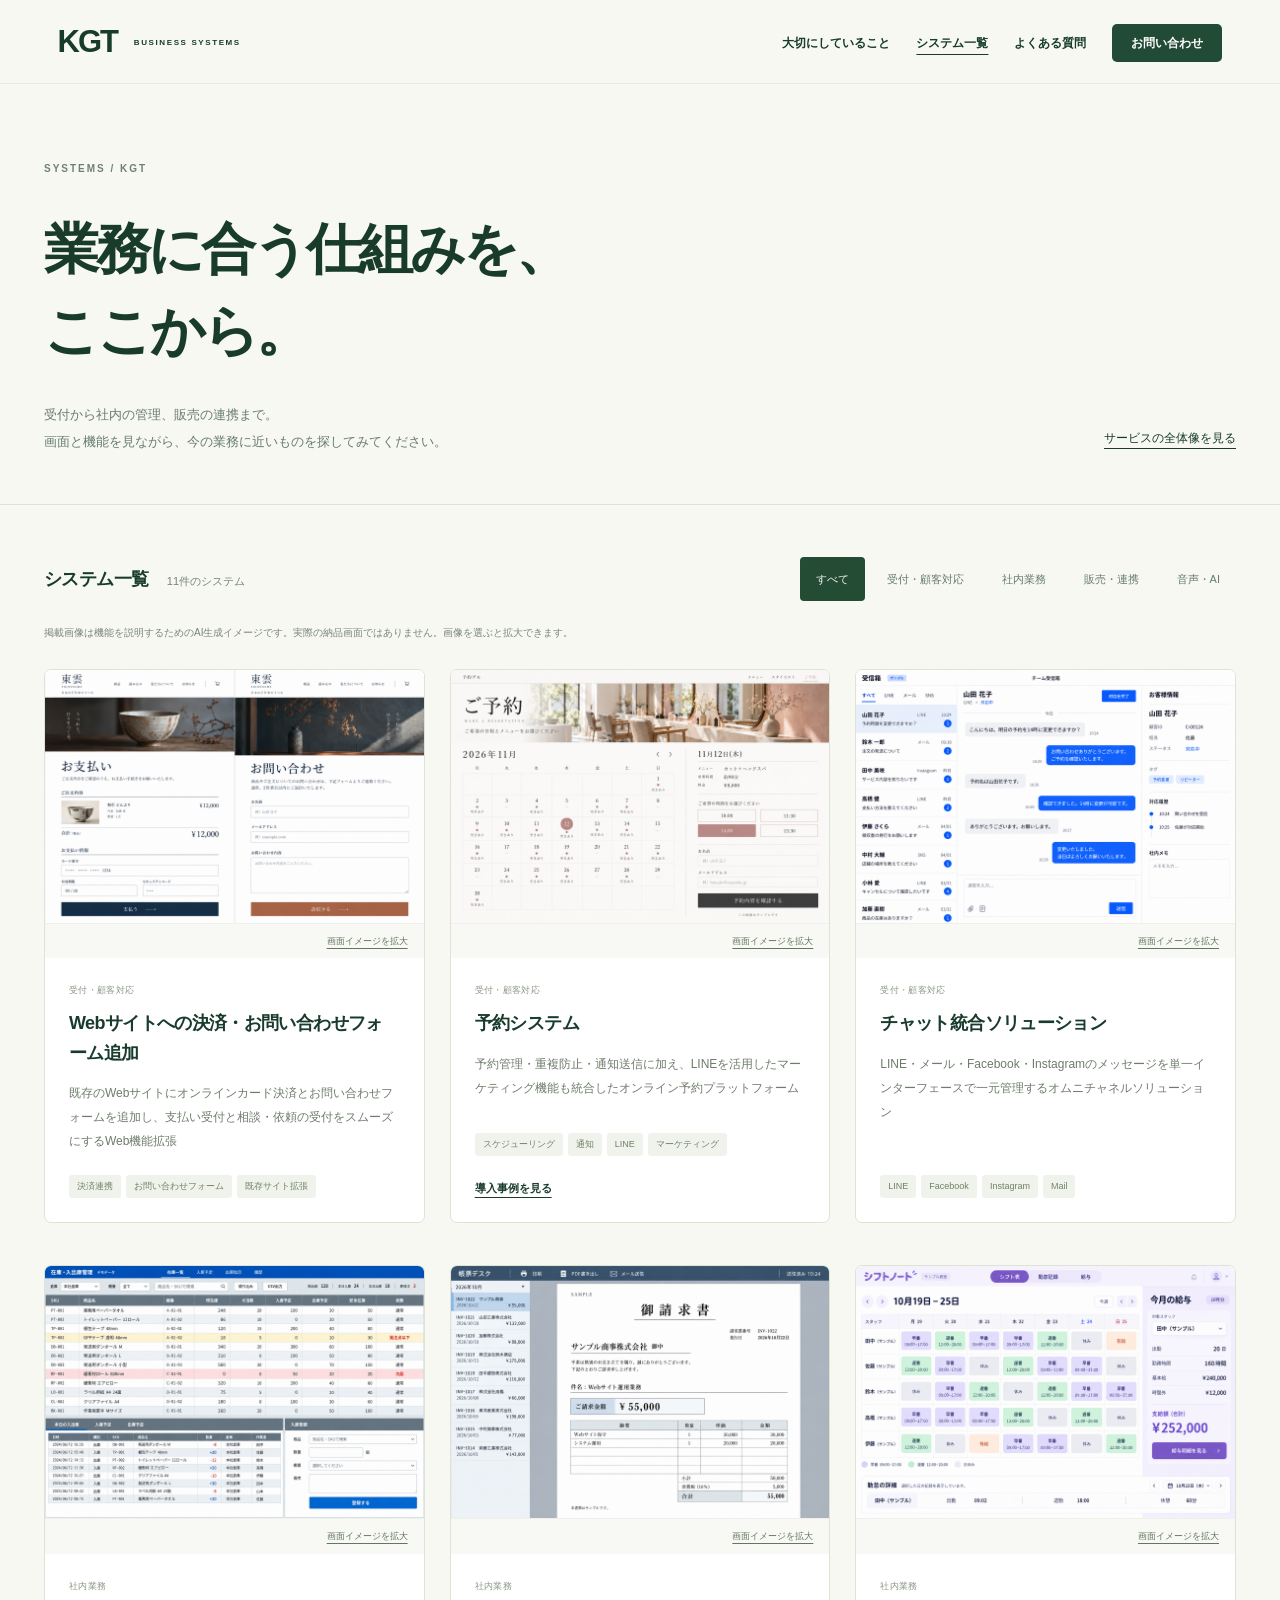
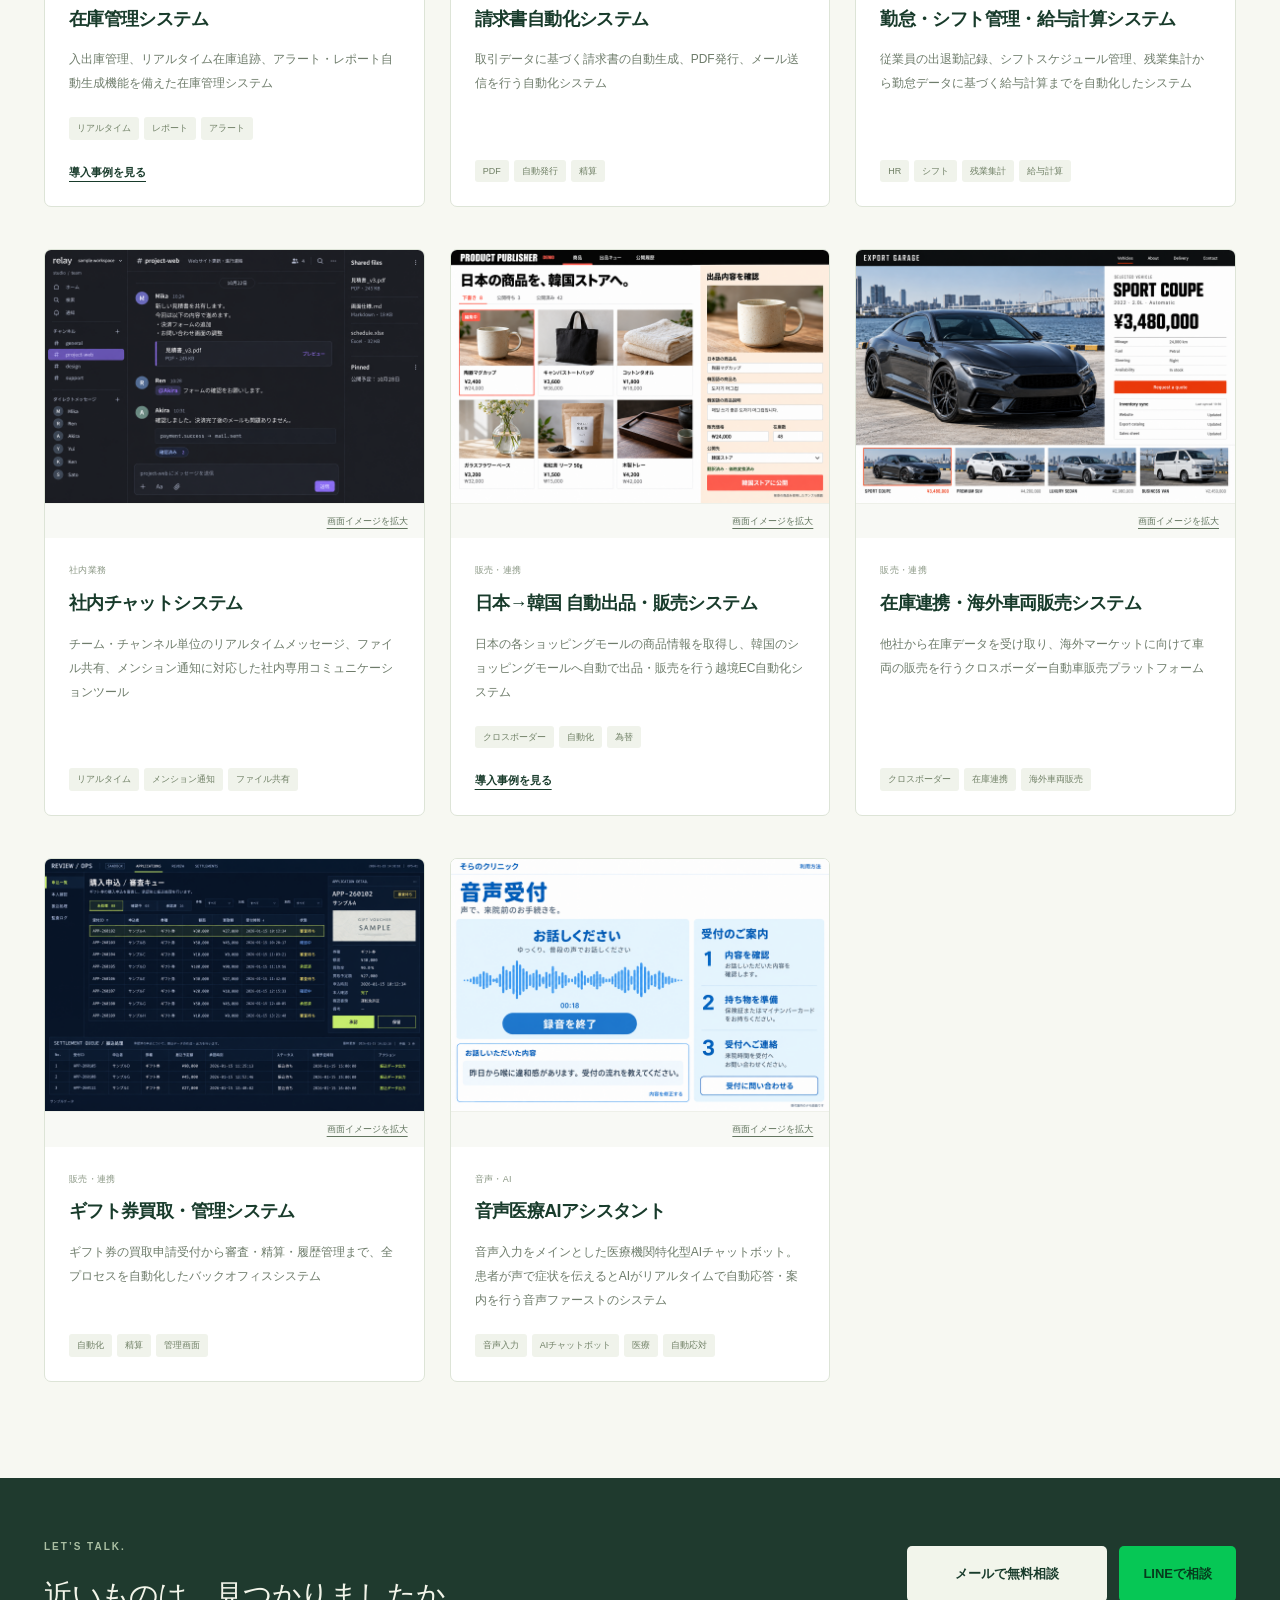
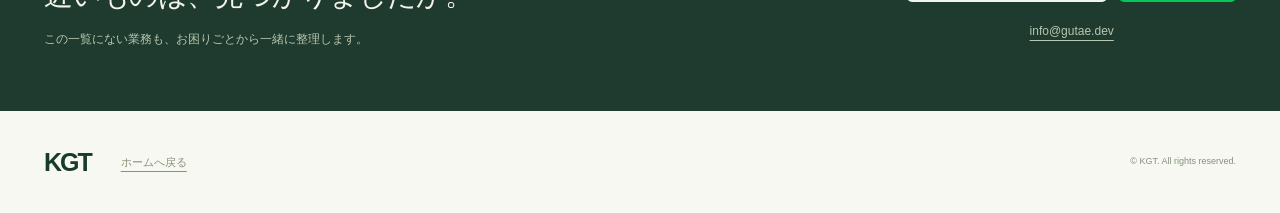
==== commit 26a12136: "no message" ====
--- a/systems.html
+++ b/systems.html
@@ -37,7 +37,7 @@
         <li><a href="/#about">大切にしていること</a></li>
         <li><a href="/systems.html" aria-current="page">システム一覧</a></li>
         <li><a href="/#faq">よくある質問</a></li>
-        <li><a href="https://lin.ee/QPi1J5m" target="_blank" rel="noopener">LINEで無料相談</a></li>
+        <li><a href="#catalog-contact">お問い合わせ</a></li>
       </ul>
     </div>
   </nav>
@@ -95,14 +95,20 @@
       </div>
     </section>
 
-    <section class="catalog-contact" aria-labelledby="catalogContactTitle">
+    <section class="catalog-contact" id="catalog-contact" aria-labelledby="catalogContactTitle">
       <div class="catalog-contact-inner">
         <div>
           <p class="catalog-eyebrow">LET’S TALK.</p>
           <h2 id="catalogContactTitle">近いものは、見つかりましたか。</h2>
           <p>この一覧にない業務も、お困りごとから一緒に整理します。</p>
         </div>
-        <a class="button" href="https://lin.ee/QPi1J5m" target="_blank" rel="noopener">LINEで無料相談</a>
+        <div class="catalog-contact-methods">
+          <div class="contact-actions">
+            <a class="button button-email" href="mailto:info@gutae.dev?subject=%E6%A5%AD%E5%8B%99%E3%82%B7%E3%82%B9%E3%83%86%E3%83%A0%E3%81%AE%E7%84%A1%E6%96%99%E7%9B%B8%E8%AB%87%E3%83%BB%E3%81%8A%E8%A6%8B%E7%A9%8D%E3%82%8A">メールで無料相談</a>
+            <a class="button button-line" href="https://lin.ee/QPi1J5m" target="_blank" rel="noopener">LINEで相談</a>
+          </div>
+          <p class="contact-address"><a href="mailto:info@gutae.dev?subject=%E6%A5%AD%E5%8B%99%E3%82%B7%E3%82%B9%E3%83%86%E3%83%A0%E3%81%AE%E7%84%A1%E6%96%99%E7%9B%B8%E8%AB%87%E3%83%BB%E3%81%8A%E8%A6%8B%E7%A9%8D%E3%82%8A">info@gutae.dev</a></p>
+        </div>
       </div>
     </section>
   </main>
@@ -123,8 +129,9 @@
     <a id="imagePreviewOriginal" href="/images/services/inventory-v2.png" target="_blank" rel="noopener">元のサイズで開く</a>
   </dialog>
 
-  <aside class="mobile-line-cta" aria-label="LINE相談">
-    <a href="https://lin.ee/QPi1J5m" target="_blank" rel="noopener"><span>LINEで無料相談</span></a>
-  </aside>
+  <aside class="mobile-contact-cta" aria-label="お問い合わせ">
+  <a class="mobile-contact-email" href="mailto:info@gutae.dev?subject=%E6%A5%AD%E5%8B%99%E3%82%B7%E3%82%B9%E3%83%86%E3%83%A0%E3%81%AE%E7%84%A1%E6%96%99%E7%9B%B8%E8%AB%87%E3%83%BB%E3%81%8A%E8%A6%8B%E7%A9%8D%E3%82%8A">メールで相談</a>
+  <a class="mobile-contact-line" href="https://lin.ee/QPi1J5m" target="_blank" rel="noopener">LINEで相談</a>
+</aside>
 </body>
 </html>
--- a/mobile-contact.css
+++ b/mobile-contact.css
@@ -1,11 +1,136 @@
-/* A persistent contact action for narrow screens. */
-.mobile-line-cta {
+/* Email is the main inquiry route; LINE remains an optional contact method. */
+.button.button-email {
+  background: #214b34;
+  color: #fff;
+}
+
+.button.button-email:hover {
+  background: #173c28;
+  box-shadow: 0 8px 24px #183b2b18;
+}
+
+.site-nav ul li:last-child a {
+  background: #214b34;
+  color: #fff;
+}
+
+.site-nav ul li:last-child a:hover {
+  background: #173c28;
+}
+
+.contact-actions,
+.cta-actions {
+  display: flex;
+  flex-wrap: wrap;
+  align-items: center;
+  justify-content: center;
+  gap: 12px;
+}
+
+.contact-btn.contact-btn-email,
+.catalog-contact .button.button-email {
+  background: #f2f5eb;
+  color: #183b2b;
+  min-width: 200px;
+}
+
+.contact-btn.contact-btn-email:hover,
+.catalog-contact .button.button-email:hover {
+  background: #fff;
+}
+
+.contact-btn.contact-btn-line,
+.button.button-line {
+  background: #06c755;
+  color: #063b1d;
+  padding-inline: 24px;
+  font-weight: 650;
+}
+
+.contact-btn.contact-btn-line:hover,
+.button.button-line:hover {
+  background: #05b24c;
+}
+
+.button.button-email,
+.button.button-line,
+.contact-btn {
+  min-height: 48px;
+}
+
+.button.button-email:focus-visible,
+.button.button-line:focus-visible,
+.contact-btn:focus-visible {
+  outline: 2px solid #b47c48;
+  outline-offset: 4px;
+}
+
+.contact-address {
+  margin-top: 18px;
+  font-size: 12px;
+  overflow-wrap: anywhere;
+}
+
+.contact-address a {
+  text-decoration-thickness: 1px;
+  text-underline-offset: 5px;
+}
+
+.contact-note {
+  margin-top: 16px;
+  font-size: 11px;
+  line-height: 1.9;
+  color: #c4d3b8;
+}
+
+.catalog-contact-methods {
+  flex-shrink: 0;
+  max-width: 100%;
+}
+
+.catalog-contact-methods .contact-actions {
+  margin-top: 0;
+}
+
+.catalog-contact .catalog-contact-methods .button {
+  margin-top: 0;
+  width: auto;
+}
+
+.catalog-contact-methods .contact-address {
+  text-align: center;
+}
+
+.cta .cta-note {
+  margin: -10px 0 22px;
+  font-size: 12px;
+}
+
+.cta-actions .button-email {
+  min-width: 200px;
+}
+
+.mobile-contact-cta {
   display: none;
+}
+
+@media (max-width: 1000px) {
+  .catalog-contact .catalog-contact-inner {
+    flex-wrap: wrap;
+  }
+
+  .catalog-contact-methods .contact-actions {
+    justify-content: flex-start;
+  }
+
+  .catalog-contact-methods .contact-address {
+    text-align: left;
+  }
 }
 
 @media (max-width: 767px) {
   :root {
-    --mobile-contact-space: calc(74px + env(safe-area-inset-bottom, 0px));
+    --mobile-contact-space: calc(73px + env(safe-area-inset-bottom, 0px));
   }
 
   html {
@@ -16,14 +141,16 @@
     padding-bottom: var(--mobile-contact-space);
   }
 
-  .mobile-line-cta {
+  .mobile-contact-cta {
     position: fixed;
     inset: auto 0 0;
     z-index: 60;
-    display: block;
-    padding: 10px max(18px, env(safe-area-inset-right, 0px))
+    display: grid;
+    grid-template-columns: 1.35fr 1fr;
+    gap: 10px;
+    padding: 10px max(16px, env(safe-area-inset-right, 0px))
       calc(10px + env(safe-area-inset-bottom, 0px))
-      max(18px, env(safe-area-inset-left, 0px));
+      max(16px, env(safe-area-inset-left, 0px));
     background: rgba(247, 248, 242, .96);
     border-top: 1px solid #dce4d8;
     box-shadow: 0 -5px 20px #183b2b08;
@@ -31,15 +158,14 @@
     backdrop-filter: blur(12px);
   }
 
-  .mobile-line-cta a {
+  .mobile-contact-cta a {
     display: flex;
     align-items: center;
     justify-content: center;
+    min-width: 0;
     min-height: 52px;
-    padding: 12px 20px;
+    padding: 12px 10px;
     border-radius: 7px;
-    background: #06c755;
-    color: #063b1d;
     font-family: inherit;
     font-size: 14px;
     font-weight: 750;
@@ -48,13 +174,37 @@
     -webkit-tap-highlight-color: transparent;
   }
 
-  .mobile-line-cta a:hover,
-  .mobile-line-cta a:active {
+  .mobile-contact-email {
+    background: #214b34;
+    color: #fff;
+  }
+
+  .mobile-contact-email:hover,
+  .mobile-contact-email:active {
+    background: #173c28;
+  }
+
+  .mobile-contact-line {
+    background: #06c755;
+    color: #063b1d;
+  }
+
+  .mobile-contact-line:hover,
+  .mobile-contact-line:active {
     background: #05b24c;
   }
 
-  .mobile-line-cta a:focus-visible {
+  .mobile-contact-cta a:focus-visible {
     outline: 3px solid #183b2b;
     outline-offset: 3px;
   }
-}
+
+  .catalog-contact-methods {
+    margin-top: 24px;
+  }
+
+  .contact-btn.contact-btn-email {
+    min-width: 0;
+    padding-inline: 24px;
+  }
+}
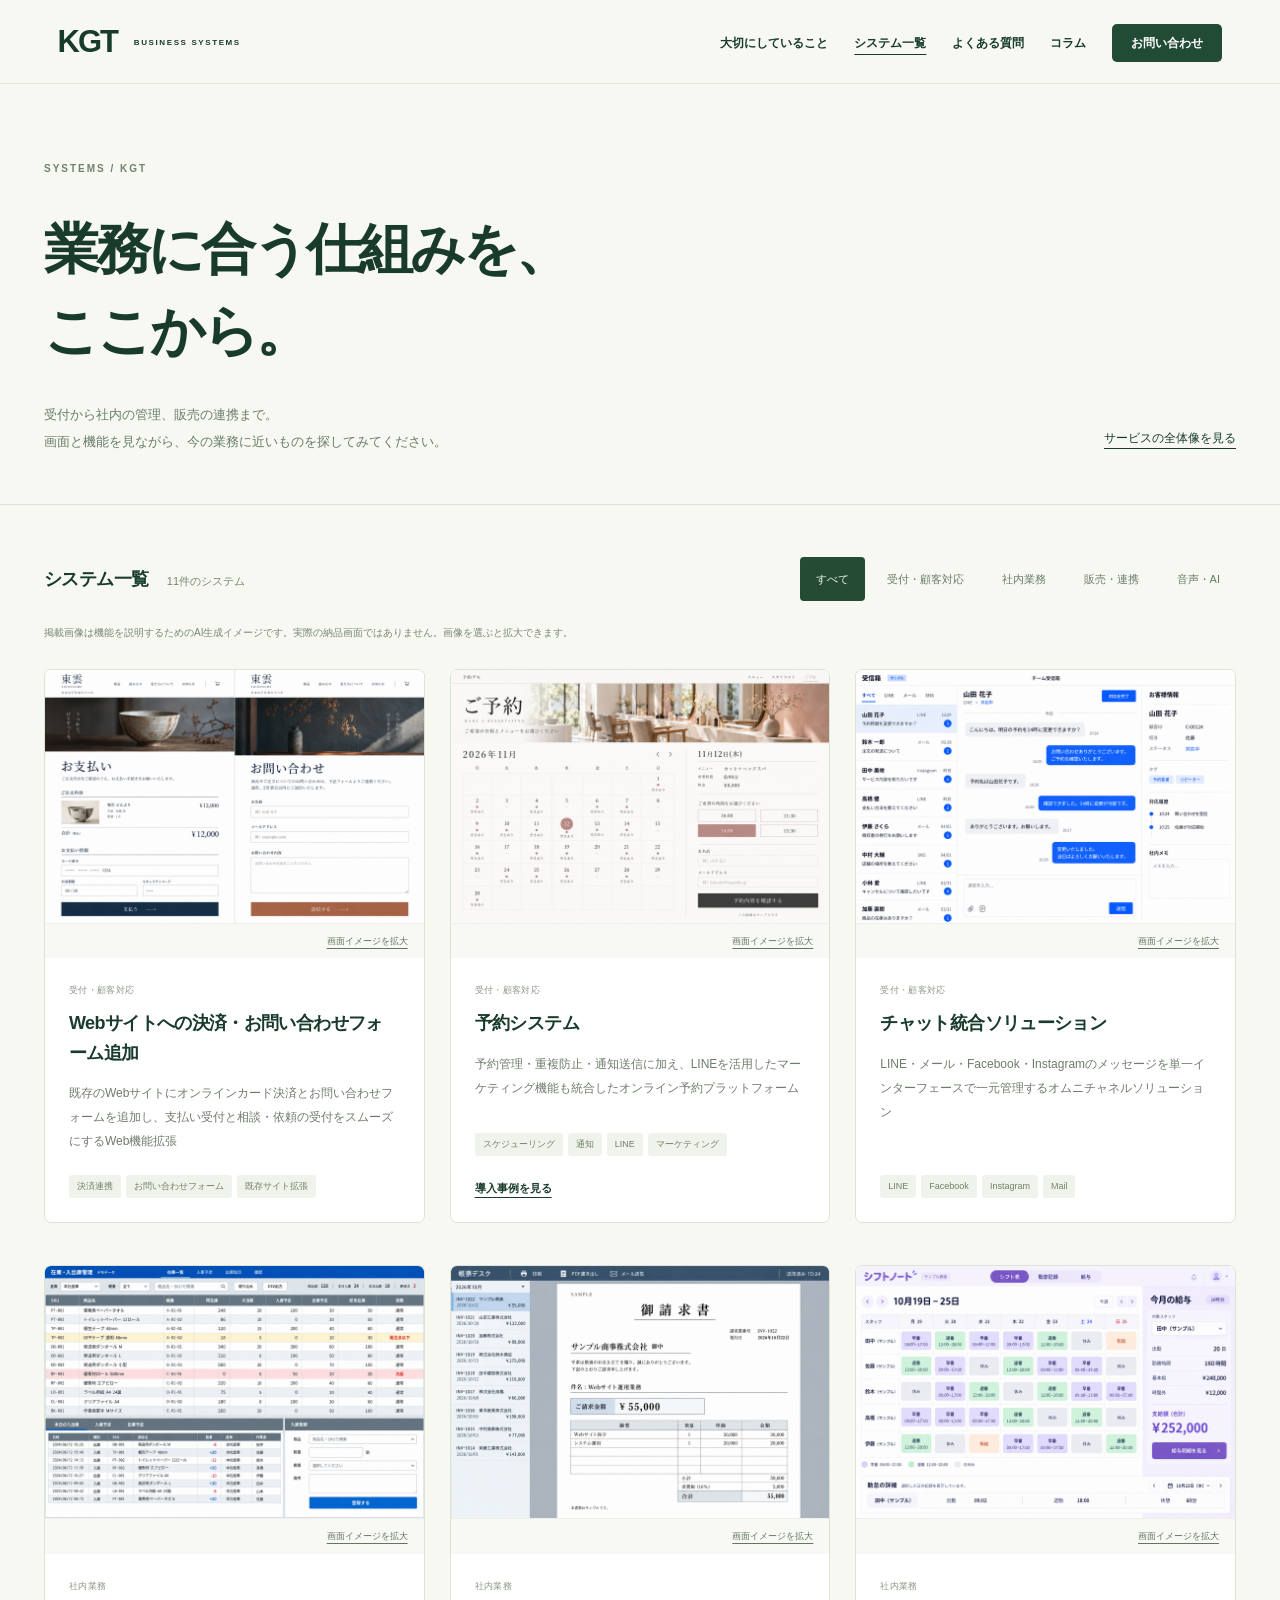
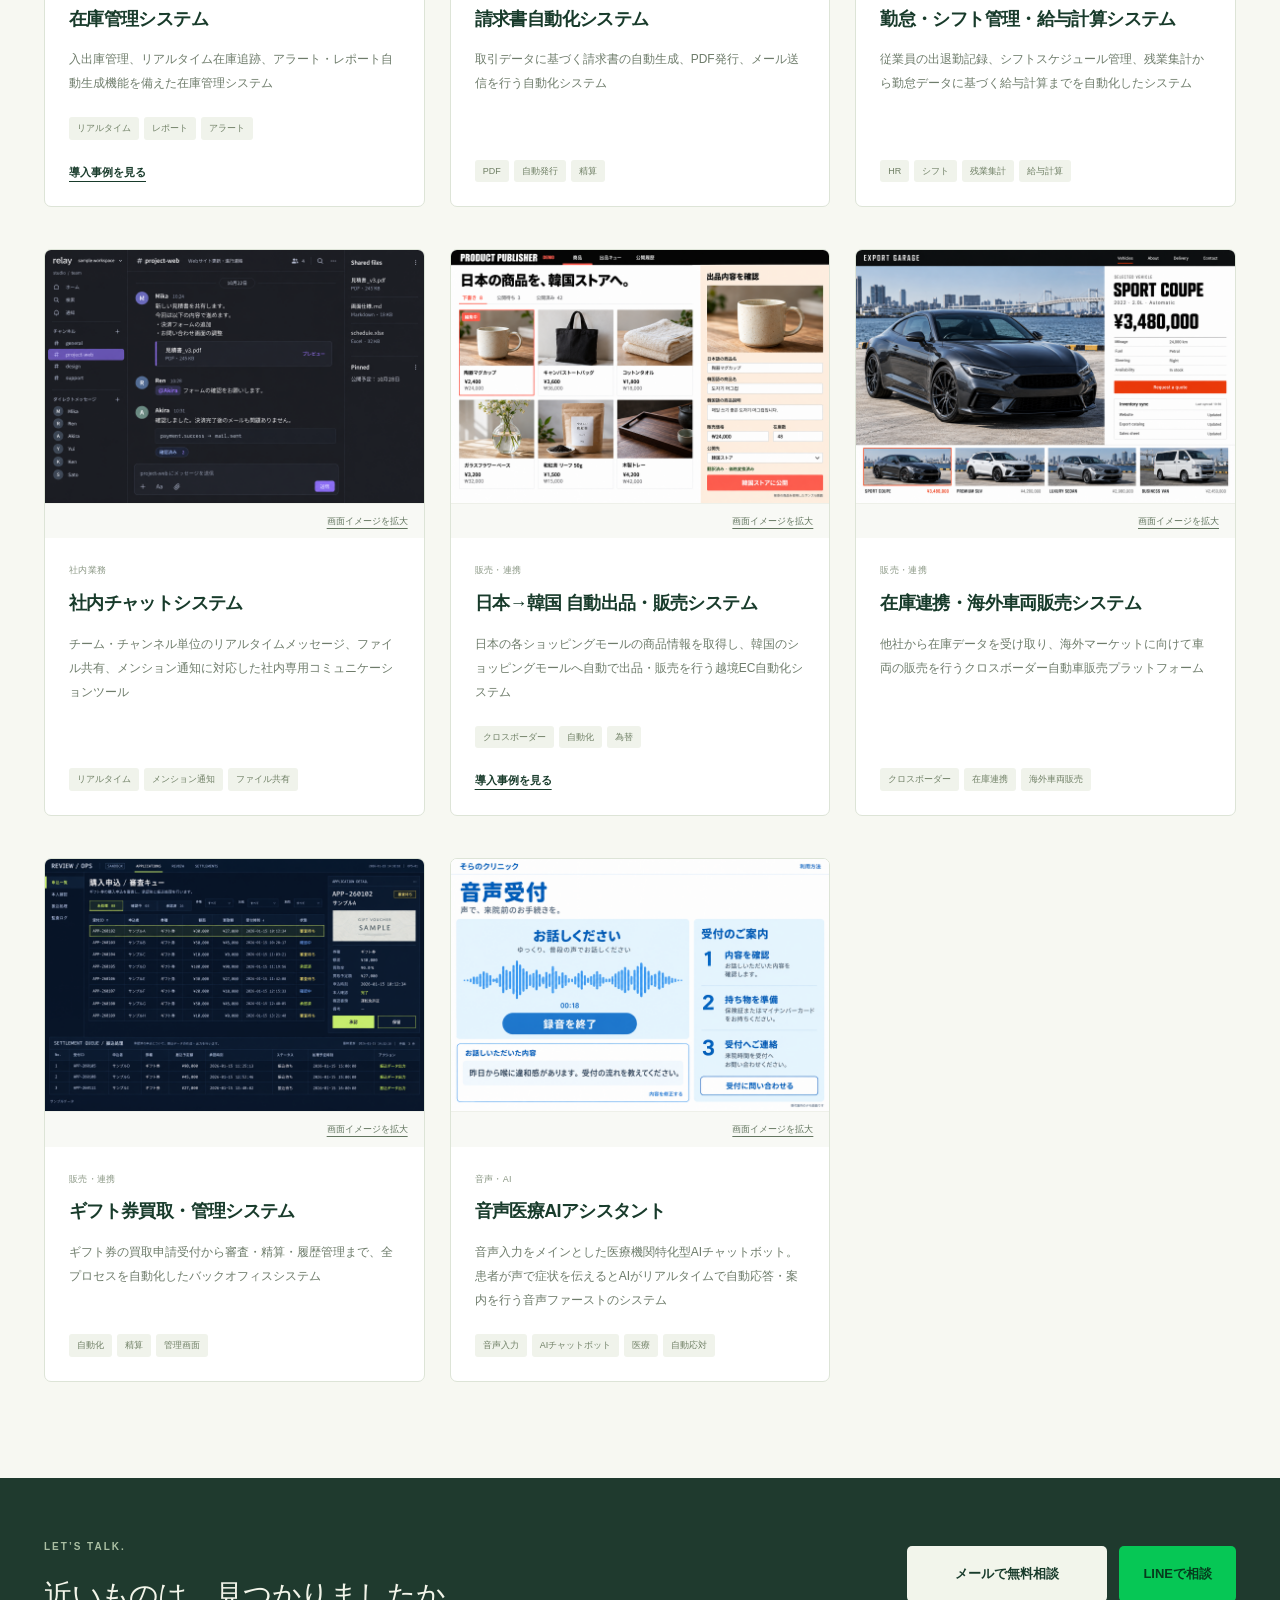
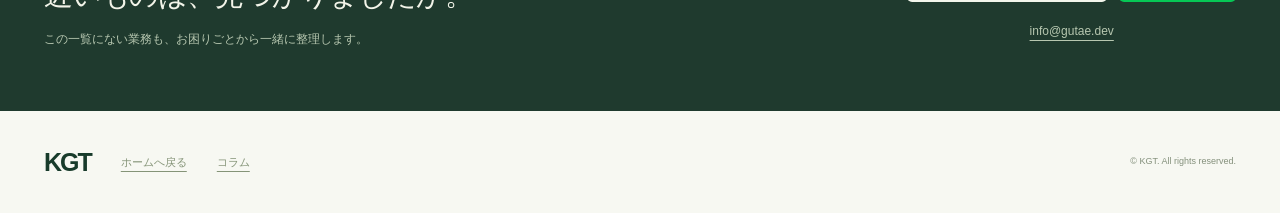
==== commit ded6d840: "컬럼추가" ====
--- a/systems.html
+++ b/systems.html
@@ -37,6 +37,7 @@
         <li><a href="/#about">大切にしていること</a></li>
         <li><a href="/systems.html" aria-current="page">システム一覧</a></li>
         <li><a href="/#faq">よくある質問</a></li>
+        <li><a href="/column.html">コラム</a></li>
         <li><a href="#catalog-contact">お問い合わせ</a></li>
       </ul>
     </div>
@@ -116,6 +117,7 @@
   <footer class="catalog-footer">
     <a class="logo" href="/" aria-label="KGT ホーム">KGT</a>
     <a href="/">ホームへ戻る</a>
+    <a href="/column.html">コラム</a>
     <p>© KGT. All rights reserved.</p>
   </footer>
 
